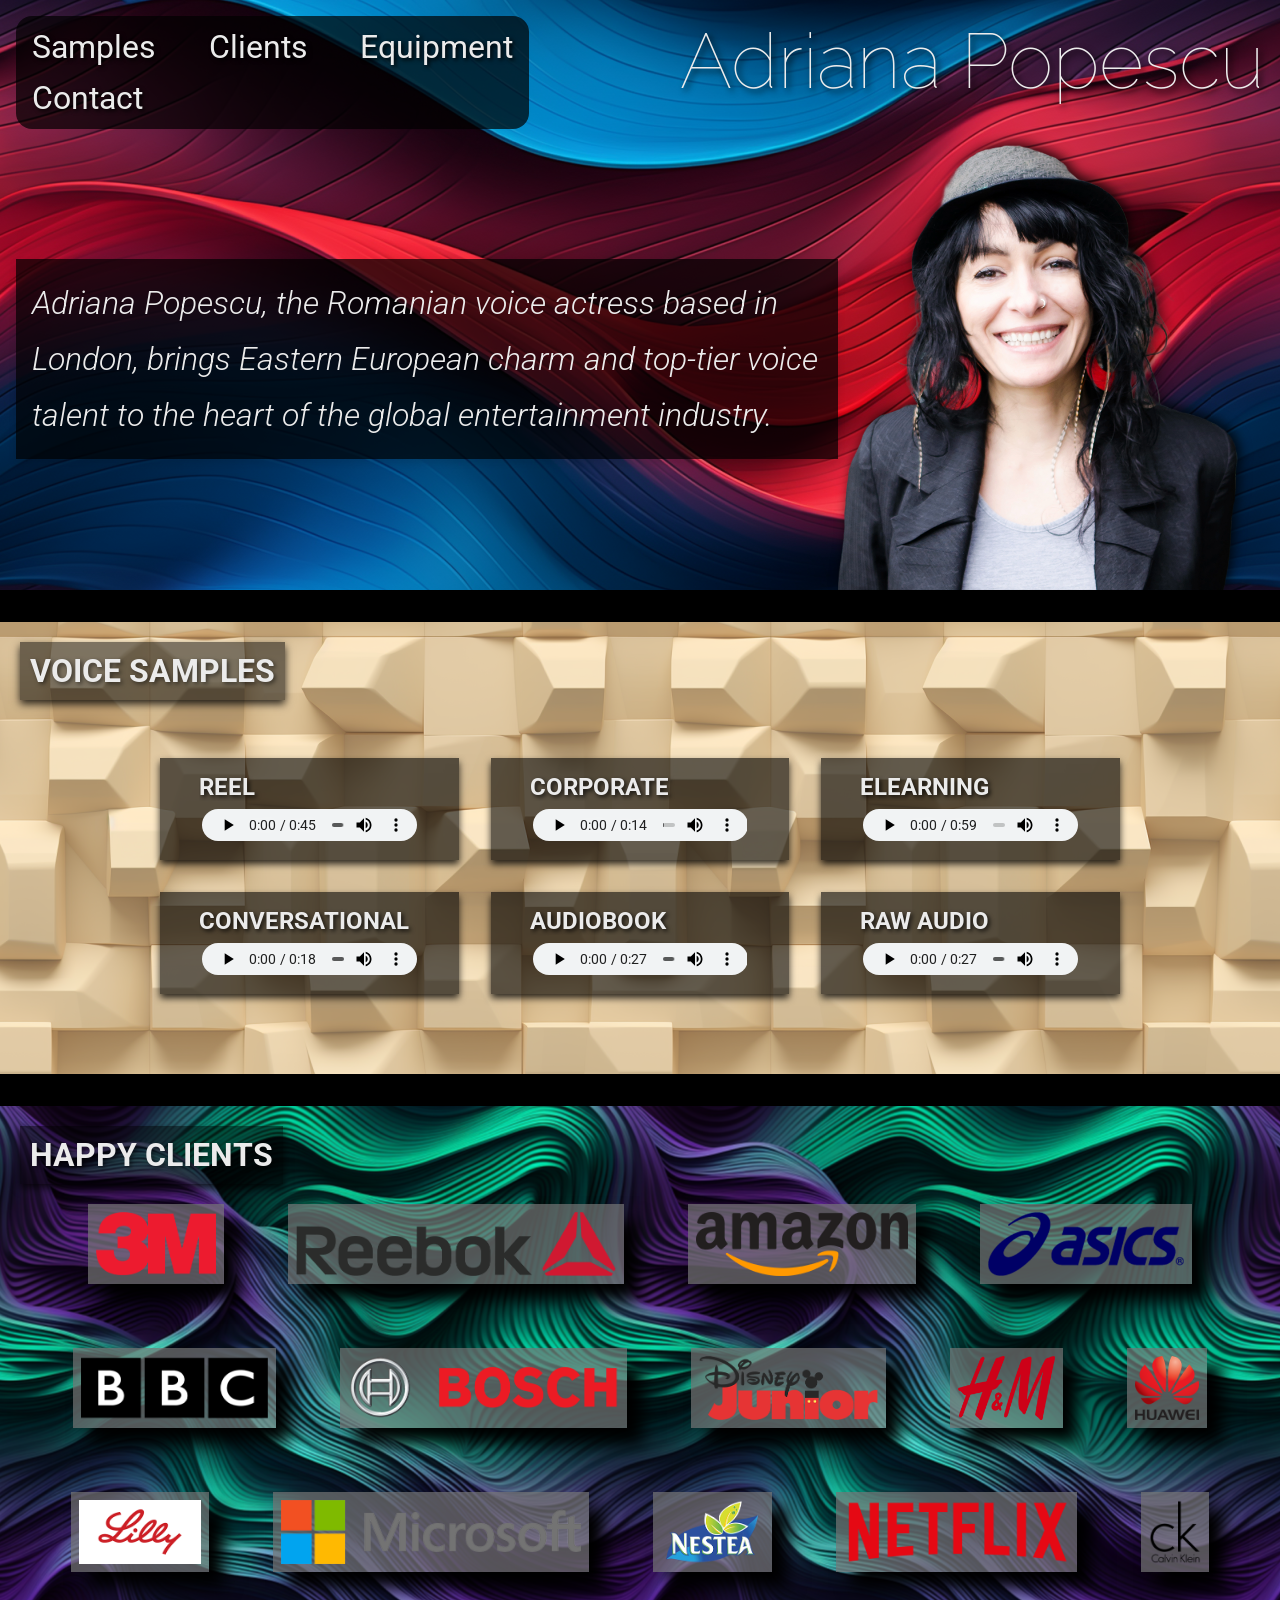
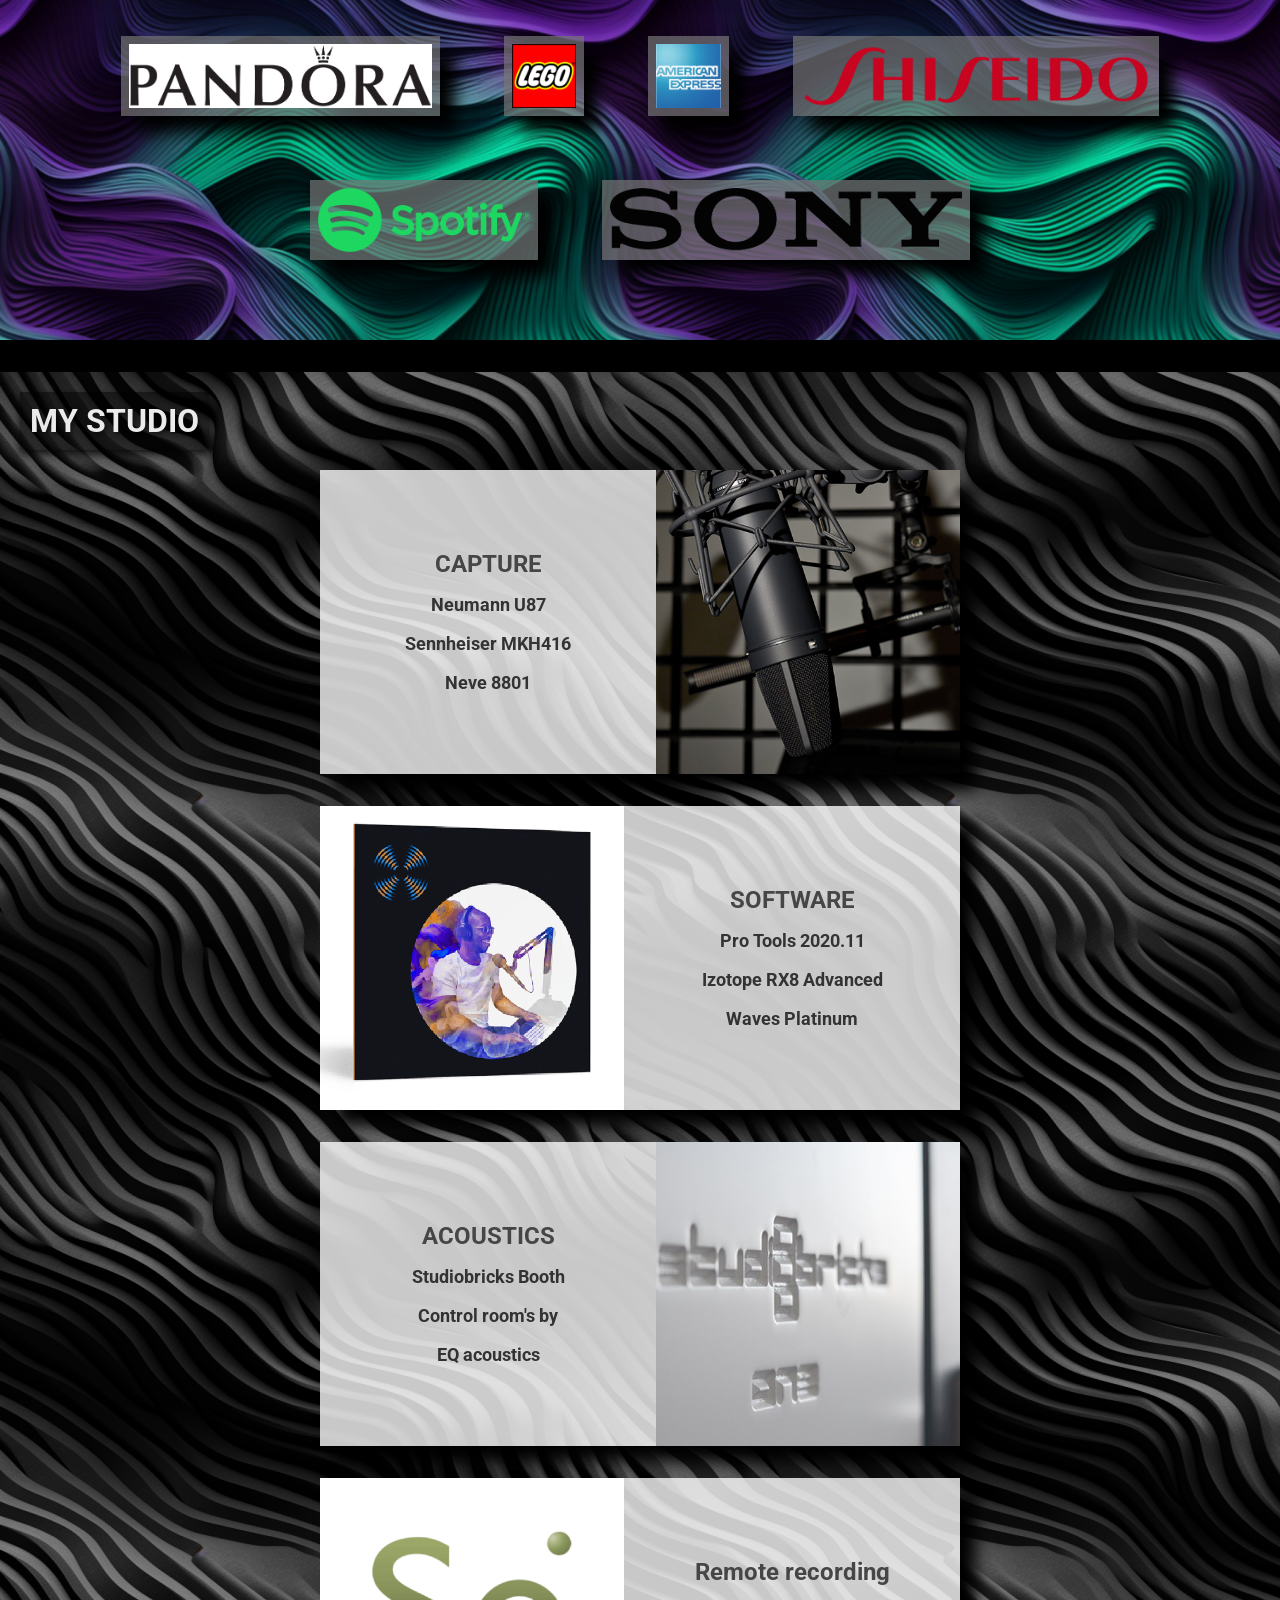
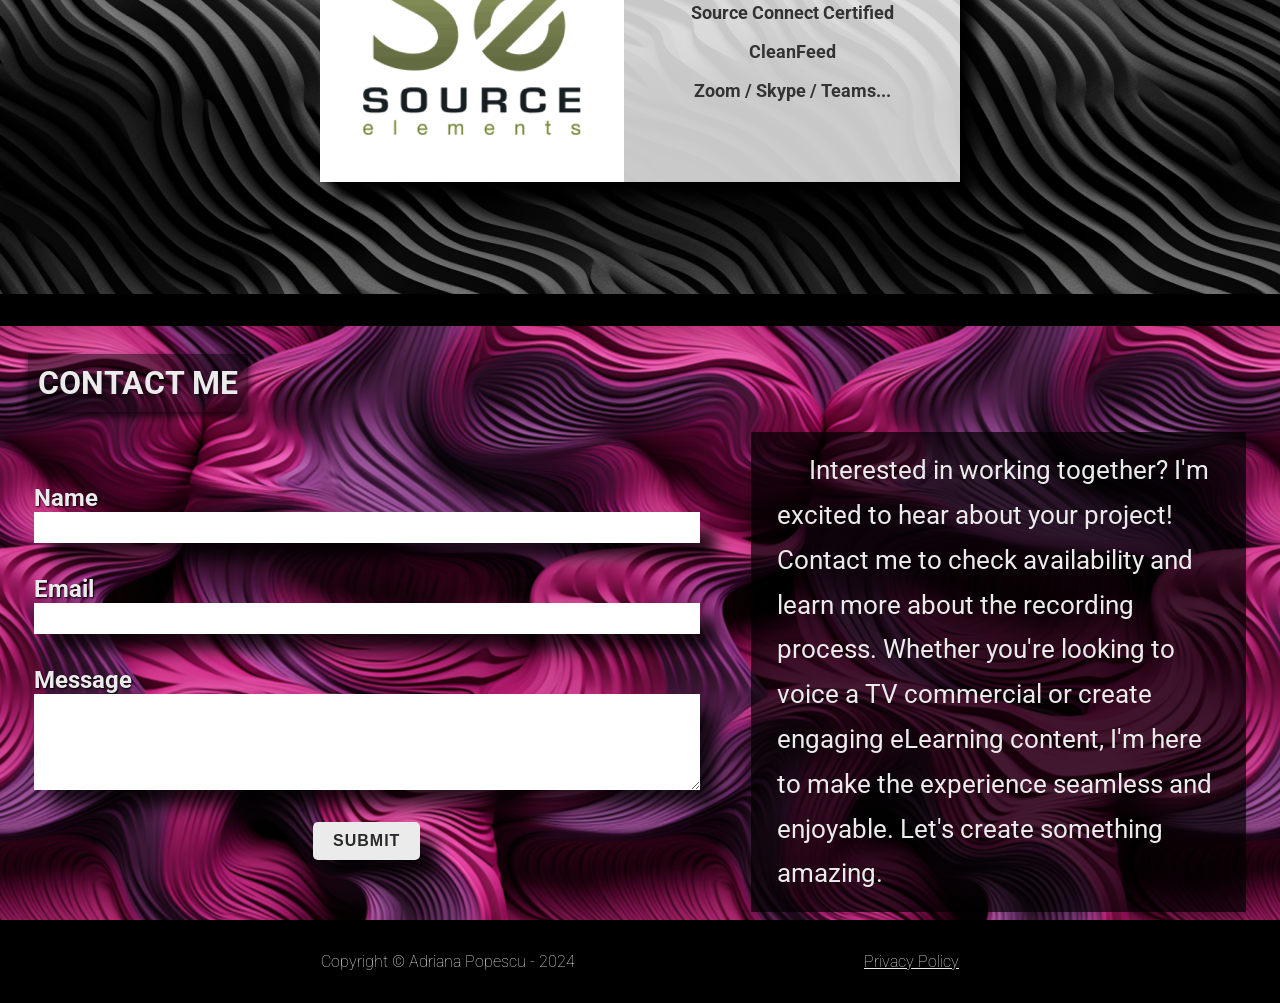
==== index.html @ 7357bd75 "reduce size samples texts" ====
<!DOCTYPE html>
<html lang="en">
	<head>
		<meta charset="utf-8" />
		<meta name="viewport" content="width=device-width, initial-scale=1" />
		<!-- <link rel="icon" href="images/favicon.ico" /> -->

		<link rel="apple-touch-icon" sizes="180x180" href="images/favicon/apple-touch-icon.png" />
		<link rel="icon" type="image/png" sizes="32x32" href="images/favicon/favicon-32x32.png" />
		<link rel="icon" type="image/png" sizes="16x16" href="images/favicon/favicon-16x16.png" />
		<link rel="manifest" href="images/favicon/site.webmanifest" />
		<link rel="mask-icon" href="/safari-pinned-tab.svg" color="#5bbad5" />
		<meta name="msapplication-TileColor" content="#da532c" />
		<meta name="theme-color" content="#ffffff" />

		<title>Adriana Popescu - Romanian Voiceover</title>
		<link rel="stylesheet" href="styles/styles.css" />
		<meta
			name="description"
			content="Adriana Popescu is a professional voice actress providing high-quality voice-over services for corporate, commercial, and creative projects. Listen to voice samples and view a list of happy clients. Contact Adriana for voice-over work that brings your script to life."
		/>

		<link rel="preconnect" href="https://fonts.googleapis.com" />
		<link rel="preconnect" href="https://fonts.gstatic.com" crossorigin />
		<link
			href="https://fonts.googleapis.com/css2?family=Raleway:wght@500&family=Roboto:ital,wght@0,100;0,400;1,100;1,300&display=swap"
			rel="stylesheet"
		/>

		<meta http-equiv="Permissions-Policy" content="interest-cohort=()" />
		<script src="https://www.google.com/recaptcha/api.js?render=6Lfno2YpAAAAALbtYTqkzGW7Ls2n_aB7FqJmsd4Z"></script>
		<script>
			grecaptcha.ready(function () {
				grecaptcha.execute('6Lfno2YpAAAAALbtYTqkzGW7Ls2n_aB7FqJmsd4Z', { action: 'submit' }).then(function (token) {
					console.info('got token: ' + token)
					document.getElementById('g-recaptcha-response').value = token
				})
			})
		</script>
	</head>

	<body>
		<header>
			<nav>
				<div class="nav-links">
					<!-- Navigation Links -->
					<a href="#samples">Samples</a>
					<a href="#clients">Clients</a>
					<a href="#studio">Equipment</a>
					<a href="#contact">Contact</a>
				</div>
				<div class="logo">
					<h1><a href="#">Adriana Popescu</a></h1>
				</div>
			</nav>
			<div class="branding">
				<article class="intro">
					Adriana Popescu, the Romanian voice actress based in London, brings Eastern European charm and top-tier voice
					talent to the heart of the global entertainment industry.
				</article>

				<img src="./images/backgrounds/soloAdrianaSmaller.png" alt="Adriana Popescu" class="face-image" />
			</div>
		</header>

		<!-- Voice Samples Section -->
		<section id="samples">
			<h2>VOICE SAMPLES</h2>
			<!-- Replace these with your actual audio files -->
			<div class="samplesBox">
				<div class="sample">
					<h3>REEL</h3>
					<audio controls>
						<source src="./audios/Reel.mp3" type="audio/mpeg" />
						Your browser does not support the audio element.
					</audio>
				</div>
				<div class="sample">
					<h3>CORPORATE</h3>
					<audio controls>
						<source src="./audios/Corporate.mp3" type="audio/mpeg" />
						Your browser does not support the audio element.
					</audio>
				</div>
				<div class="sample">
					<h3>ELEARNING</h3>
					<audio controls>
						<source src="./audios/Elearning.mp3" type="audio/mpeg" />
						Your browser does not support the audio element.
					</audio>
				</div>
				<div class="sample">
					<h3>CONVERSATIONAL</h3>
					<audio controls>
						<source src="./audios/Conversational.mp3" type="audio/mpeg" />
						Your browser does not support the audio element.
					</audio>
				</div>
				<div class="sample">
					<h3>AUDIOBOOK</h3>
					<audio controls>
						<source src="./audios/Audiobook.mp3" type="audio/mpeg" />
						Your browser does not support the audio element.
					</audio>
				</div>
				<div class="sample">
					<h3>RAW AUDIO</h3>
					<audio controls>
						<source src="./audios/Raw.mp3" type="audio/mpeg" />
						Your browser does not support the audio element.
					</audio>
				</div>
			</div>
		</section>

		<!-- Happy Clients Section -->
		<section id="clients">
			<h2>HAPPY CLIENTS</h2>
			<div class="client-logos">
				<img class="client-image delay1" src="./images/clients/3M.png" alt="3M" />
				<img class="client-image delay1" src="./images/clients/Reebok.png" alt="Reebok" />
				<img class="client-image delay2" src="./images/clients/Amazon.png" alt="Amazon" />
				<img class="client-image delay4" src="./images/clients/ASICS.png" alt="ASICS" />
				<img class="client-image delay1" src="./images/clients/BBC.png" alt="BBC" />
				<img class="client-image delay2" src="./images/clients/Bosch.png" alt="Bosch" />
				<img class="client-image delay4" src="./images/clients/Disney-Junior.png" alt="Disney Junior" />
				<img class="client-image delay1" src="./images/clients/HM.png" alt="H&M" />
				<img class="client-image delay2" src="./images/clients/Huawei.png" alt="Huawei" />
				<img class="client-image delay4" src="./images/clients/Lilly.png" alt="Lilly" />
				<img class="client-image delay1" src="./images/clients/microsoft.png" alt="Microsoft" />
				<img class="client-image delay2" src="./images/clients/Nestea.png" alt="Nestea" />
				<img class="client-image delay3" src="./images/clients/Netflix.png" alt="Netflix" />
				<img class="client-image delay3" src="./images/clients/Calvin.png" alt="Calvin Klein" />
				<img class="client-image delay4" src="./images/clients/Pandora.jpg" alt="Pandora" />
				<img class="client-image delay3" src="./images/clients/LEGO.png" alt="LEGO" />
				<img class="client-image delay3" src="./images/clients/Amex.png" alt="American Express" />
				<img class="client-image delay2" src="./images/clients/Shiseido.png" alt="Shiseido" />
				<img class="client-image delay3" src="./images/clients/Spotify.png" alt="Spotify" />
				<img class="client-image delay4" src="./images/clients/Sony.png" alt="Sony" />
			</div>
		</section>

		<!-- Equipment Section -->
		<section id="studio">
			<h2>MY STUDIO</h2>
			<div class="studio-table">
				<div class="studio-row">
					<div class="studio-cell textItem">
						<h3>CAPTURE</h3>
						<p>Neumann U87</p>
						<p>Sennheiser MKH416</p>
						<p>Neve 8801</p>
					</div>
					<div class="studio-cell imageItem">
						<img src="./images/studio/Micros.jpg" alt="Capture Equipment" />
					</div>
				</div>
				<div class="studio-row">
					<div class="studio-cell imageItem">
						<img src="./images/studio/izotope.png" alt="Software" />
					</div>
					<div class="studio-cell textItem">
						<h3>SOFTWARE</h3>
						<p>Pro Tools 2020.11</p>
						<p>Izotope RX8 Advanced</p>
						<p>Waves Platinum</p>
					</div>
				</div>
				<div class="studio-row">
					<div class="studio-cell textItem">
						<h3>ACOUSTICS</h3>
						<p>Studiobricks Booth</p>
						<p>Control room's by</p>
						<p>EQ acoustics</p>
					</div>
					<div class="studio-cell imageItem">
						<img src="./images/studio/Booth.jpg" alt="Acoustic treatment" />
					</div>
				</div>
				<div class="studio-row">
					<div class="studio-cell imageItem">
						<img src="./images/studio/Source-Connect.png" alt="Remote recording" />
					</div>
					<div class="studio-cell textItem">
						<h3>Remote recording</h3>
						<p>Source Connect Certified</p>
						<p>CleanFeed</p>
						<p>Zoom / Skype / Teams...</p>
					</div>
				</div>
			</div>
		</section>

		<!-- Contact Section -->
		<section id="contact">
			<h2>CONTACT ME</h2>
			<div class="formAndText">
				<form class="form-table" action="https://formspree.io/f/xeqyakbn" method="POST">
					<!--Neccesary for reCaptcha-->
					<input type="hidden" id="g-recaptcha-response" name="g-recaptcha-response" />
					<div class="form-line">
						<label for="name">Name</label>
						<input type="text" id="name" name="name" autocomplete="name" required />
					</div>
					<div class="form-line">
						<label for="email">Email</label>
						<input type="email" id="email" name="email" autocomplete="email" required />
					</div>
					<div class="form-line">
						<label for="message">Message</label>
						<textarea id="message" name="message" required></textarea>
					</div>
					<button type="submit">Submit</button>
				</form>
				<div class="formText">
					Interested in working together? I'm excited to hear about your project! Contact me to check availability and
					learn more about the recording process. Whether you're looking to voice a TV commercial or create engaging
					eLearning content, I'm here to make the experience seamless and enjoyable. Let's create something amazing.
				</div>
			</div>
		</section>

		<footer>
			<p style="text-align: center">Copyright &copy; Adriana Popescu - 2024</p>
			<a href="./privacy.html">Privacy Policy</a>
		</footer>
	</body>
</html>
---- styles/styles.css ----
:root {
	--text-color: #ebebeb; /* Define a text color variable */
	--red: #a71414;
}

html {
	font-family: 'Roboto', sans-serif;
	scroll-behavior: smooth;
}

h1 {
	text-align: right;
	font-size: large;
	margin: 0rem;
	font-family: 'Raleway', sans-serif;
}

h2 {
	font-size: xx-large;
	font-weight: bolder;
	text-align: left;
	color: var(--text-color);
	text-shadow: 2px 2px 4px rgba(0, 0, 0, 0.5);
	padding: 10px;
	display: inline-block;
	box-shadow: 0 4px 8px rgba(0, 0, 0, 0.8); /* Subtle shadow for some depth */
	background: rgba(0, 0, 0, 0.5); /* Semi-transparent black background behind the text */
	margin: 20px;
}

h3 {
	color: var(--text-color);
	font-size: x-large;
	font-weight: bolder;
	text-align: left;
	margin-left: 1em;
	margin-right: 1em;
	margin-bottom: 0.5rem;
	margin-top: 0%;
}

header {
	display: flex; /* Use flexbox to layout children */
	flex-direction: column;
	justify-content: space-between; /* Space out nav and branding */
	background-image: url('../images/backgrounds/background_header.webp');
	padding: 1rem;
	padding-top: 1rem;
	padding-bottom: 0;
	border-bottom: 2rem solid #000000;
}

.branding {
	display: flex;
	justify-content: space-between; /* Align the face image to the right */
	flex-wrap: wrap-reverse;
	width: 100%; /* Take up the remaining space */
}

.face-image {
	flex: 1;
	max-width: 25rem; /* Adjust width as needed */
	min-width: 12.5rem;
	object-fit: cover; /* Preserve aspect ratio without cropping */
	height: auto; /* Maintain aspect ratio */
	padding-right: 2vw;
	filter: drop-shadow(3px -3px 6px rgba(0, 0, 0, 0.8)); /* Example shadow */
}

nav {
	display: flex;
	justify-content: space-between;
	margin: 0;
	gap: 1vw;

}

.nav-links {
	flex: 1;
	display: flex;
	justify-content: space-between;
	align-items: center;
	gap: 1vw;
	flex-wrap: wrap;
	margin-bottom: 1rem;
	background: rgba(0, 0, 0, 0.7);
	width: fit-content;
	padding-top: 0.75rem;
	padding-left: 1rem;
	padding-right: 1rem;
	padding-bottom: 0.75rem;
	border-radius: 1rem;
}

/* Styles for the navigation links */
.nav-links a {
	text-decoration: none; /* Remove underline from links */
	color: var(--text-color); /* Color of the nav links */
	font-weight: 400; /* Make the nav links bold */
	font-size: clamp(1rem, 3vw, 2rem);
	text-shadow: 2px 2px 4px #000000;
	transition: transform 0.3s ease, color 0.3s ease; /* Smooth transition for transform and color */
}

.nav-links a:hover {
	color: var(--red); /* Color when hovering over links */
	transform: scale(1.1); /* Zoom in effect */
}

.intro {
	box-shadow: 0 4px 8px rgba(0, 0, 0, 0.1); /* Subtle shadow for some depth */
	background: rgba(0, 0, 0, 0.7); /* Semi-transparent black background behind the text */
	margin-bottom: 1rem;
	min-width: 10rem;
}

.logo {
	flex: 1.5;
}
/* Styles for the logo */
.logo a {
	/* Adjust the size of the logo text */
	text-decoration: none; /* Remove underline from the logo link */
	color: #ececec; /* Logo text color */
	font-size: clamp(2rem, 6vw, 5rem);
	text-shadow: 3px 3px 6px #000000;
	padding: 0;
}

#samples {
	background-image: url('../images/backgrounds/background_samples.webp');
	background-repeat: repeat;
}

.samplesBox {
	display: grid;
	grid-template-columns: repeat(auto-fit,minmax(15rem, 1fr)); /* Creates as many columns as can fit, each at least 200px wide */
	justify-items: center; /* Center items horizontally */
	align-items: center; /* Center items vertically */
	gap: 2rem;
	max-width: 60rem;
	margin: 0 auto;
	padding-left: clamp(0.2rem, 6vw, 5rem);
	padding-right: clamp(0.2rem, 6vw, 5rem);
	padding-top: 3vw;

}

.sample {
	padding: 15px;
	box-shadow: 0 4px 7px rgba(0, 0, 0, 0.8); /* Subtle shadow for some depth */
	background: rgba(0, 0, 0, 0.6); /* Semi-transparent black background behind the text */
	text-shadow: 2px 2px 4px rgba(0, 0, 0, 0.8);
	text-align: center;
	max-width: 30rem; /* Set a max-width for the sample container */
	width: 100%;
	box-sizing: border-box; /* Include padding in the width calculation */
}

.sample h3 {
    white-space: nowrap; /* Prevents the text from wrapping to a new line */
    overflow: hidden; /* Hides the overflow text */
    text-overflow: ellipsis; /* Adds an ellipsis to indicate clipped text */
    max-width: 100%; /* Ensures the heading does not exceed the container width */
}

audio {
	width: 80%; /* Ensure audio controls take up the full width of their container */
	outline: none; /* Remove outline on focus for a cleaner look */
	height: 2rem;
}

#clients {
	background-image: url('../images/backgrounds/background_happyClients.webp');
	background-position: center;
	animation: slideBackground 70s linear infinite; /* Adjust time as needed */
}

@keyframes slideBackground {
	from {
		background-position: 0 0;
	}
	to {
		background-position: 87.5% 0;
	}
}

.client-logos {
	padding-left: 5vw;
	padding-right: 5vw;
	display: flex;
	flex-direction: row;
	flex-wrap: wrap;
	gap: clamp(2rem, 5vw, 5rem);
	align-items: center; /* Center children horizontally */
	justify-content: center; /* Center children vertically if there is height to distribute */
	text-align: center; /* Center text within children */
}

.client-image {
	height: clamp(2rem, 5vw, 5rem);
	width: auto;
	background: rgba(117, 117, 117, 0.7);
	box-shadow: 1rem 1rem 1rem rgba(0, 0, 0, 1);
	padding: 0.5rem;
	animation: waveMotion 7s infinite alternate ease-in-out; /* Apply the wave motion animation */
}

.delay1 {
	animation-delay: 10ms;
}
.delay2 {
	animation-delay: 1s;
}
.delay3 {
	animation-delay: 2s;
}
.delay4 {
	animation-delay: 3s;
}

@keyframes waveMotion {
	0%,
	100% {
		transform: translateX(0) scale(1); /* No movement, original scale */
	}
	50% {
		transform: translateX(0.2vw) scale(1.02); /* Move right and zoom in a little */
	}
	25%,
	75% {
		transform: translateX(-0.2vw) scale(0.98); /* Move left and zoom out a little */
	}
}

#studio {
	background-color: #c0c0c0;
	background-image: url('../images/backgrounds/background_studio.webp');
	background-repeat: repeat; /* Make sure the image repeats vertically */
	/* 
	animation: slideBackgroundTopToBottom 70s linear infinite; */
}
/* 
@keyframes slideBackgroundTopToBottom {
	from {
		background-position: 0 0;
	}
	to {
		background-position: 0 97.5%;
	}
} */

.studio-table {
	display: flex;
	flex-direction: column;
	align-items: center;
	flex-wrap: wrap;
	padding: 2rem;
	padding-top: 0;
	gap: 2rem;
	align-items: center; /* Center children horizontally */
	justify-content: center; /* Center children vertically if there is height to distribute */
	text-align: center; /* Center text within children */
}

.studio-row {
	display: flex;
	flex-direction: row;
	align-items: center; /* Center items in the flex container */
	flex-wrap: wrap;
	padding: 0;
	background: rgba(250 250, 250, 0.8); /* Change as needed */
	box-shadow: 1rem 1rem 1rem rgba(0, 0, 0, 1); /* shadow for depth */
	width: clamp(12rem, 60vw, 40rem); /* Responsive image width */
}

.studio-cell h3 {
	text-align: center;
	color: rgb(70, 70, 70);
	margin-top: 1rem;
	margin-bottom: 1rem;
}

.textItem {
	flex: 1;
	display: flex;
	flex-direction: column;
	text-align: center;
	justify-content: space-around;
	padding: 1rem;
}

.imageItem {
	flex: 1;
	height: auto;
}

.studio-cell img {
	width: 100%; /* Responsive image width */
	min-width: 12rem;
	height: auto; /* Maintain aspect ratio */
	display: block; /* This removes any extra space beneath the image */
	margin-bottom: 0; /* Remove any bottom margin from the image */
}

#contact {
	background-image: url('../images/backgrounds/background_contact.webp');
	padding: 0.5rem;
	background-position: center;
	animation: slideBackground 90s linear infinite; /* Adjust time as needed */
}

.formAndText {
	display: flex;
	flex-direction: row;
	margin-left: auto; /* Auto margin on left */
	margin-right: auto; /* Auto margin on right */
	align-items: center; /* Center children horizontally */
	justify-content: center;
	flex-wrap: wrap;
	padding-left: 2vw;
	padding-right: 2vw;
	gap: 4vw;
}

.form-table {
	flex: 1.5;
	display: flex;
	flex-direction: column;
	padding-top: 0;
	align-items: center; /* Center children horizontally */
	justify-content: center; /* Center children vertically if there is height to distribute */
	text-align: center; /* Center text within children */
	gap: 2rem;
	min-width: 15rem;
}

.form-line {
	display: flex;
	flex-wrap: wrap;
	width: 100%;
}

.formText {
	flex: 1;
	box-shadow: 0 4px 8px rgba(0, 0, 0, 0.1); /* Subtle shadow for some depth */
	background: rgba(0, 0, 0, 0.7); /* Semi-transparent black background behind the text */
	min-width: 12rem;
	padding: 1rem;
	text-align: left;
	align-self: center;
	color: var(--text-color);
	font-weight: 400;
	margin-top: 0em;
	padding-left: 2vw;
	padding-right: 2vw;
	font-size: clamp(1rem, 2vw, 2rem);
	line-height: 1.75;
	text-indent: 2rem;
}

label {
	font-weight: bold;
	font-size: x-large;
	color: var(--text-color);
	text-shadow: 1px 1px 2px #000000;
	white-space: nowrap;
	text-overflow: ellipsis;
	display: inline-block; /* Make label inline-block to respect width */
	max-width: 100%;
}

input,
textarea {
	border: none;
	max-width: 100%;
	width: 100%;
	padding: 0.5rem;
	box-shadow: 1rem 1rem 1rem rgba(0, 0, 0, 0.8); /* shadow for depth */
}

textarea {
	height: 6em;
}

button[type='submit'] {
	background-color: var(--text-color);
	color: #2a2a2a; /* Set the text color to a dark shade for contrast */
	border: none; /* Remove the default border */
	padding: 10px 20px; /* Add some padding to increase the size */
	font-size: 1rem; /* Set the font size */
	font-weight: bold; /* Make the text bold */
	border-radius: 5px; /* Round the corners of the button */
	cursor: pointer; /* Change the cursor to a pointer to indicate it's clickable */
	transition: background-color 0.3s ease; /* Smooth transition for the background color */
	box-shadow: 0 2px 4px rgba(0, 0, 0, 0.2); /* Add a subtle shadow for depth */
	text-transform: uppercase; /* Optional: transform text to uppercase */
	letter-spacing: 1px; /* Optional: increase letter spacing for better readability */
	box-shadow: 1rem 1rem 1rem rgba(0, 0, 0, 0.8);
}

button[type='submit']:hover {
	background-color: #a51f62; /* Lighten the background color on hover */
}

section {
	margin-bottom: 0rem;
	padding-bottom: 5rem;
	border-bottom: 2rem solid #000000;
}

p {
	color: #333;
	font-size: large;
	font-weight: bold;
	margin-top: 0em;
	padding: 0rem;
}

article {
	flex: 1;
	padding: 1rem;
	text-align: left;
	align-self: center;
	color: #ebebeb;
	font-weight: 300;
	font-style: italic;
	font-size: clamp(1rem, 3vw, 2rem);
	line-height: 1.75;
}

body {
	margin: 0em;
}

img {
	margin: 0;
}

footer {
	padding: 2rem;
	padding-top: 0;
	justify-content: space-evenly;
	background-color: #000000;
	display: flex;
}
footer p,
a {
	color: var(--text-color);
	margin: 0;
	font-weight: 100;
	font-size: medium;
}

@media all and (pointer: none), (pointer: coarse) {
	.nav-links a {
		font-size: 0.7rem;
	}
	.nav-links {
		flex: 0.1;
		display: flex; 
		gap: 0.8rem;
		flex-wrap: wrap;
		display: none; 
	}
	.logo {
		white-space: nowrap; /* Prevents the text from wrapping */
	}
	.sample h3 {
		font-size: medium;
	}
}
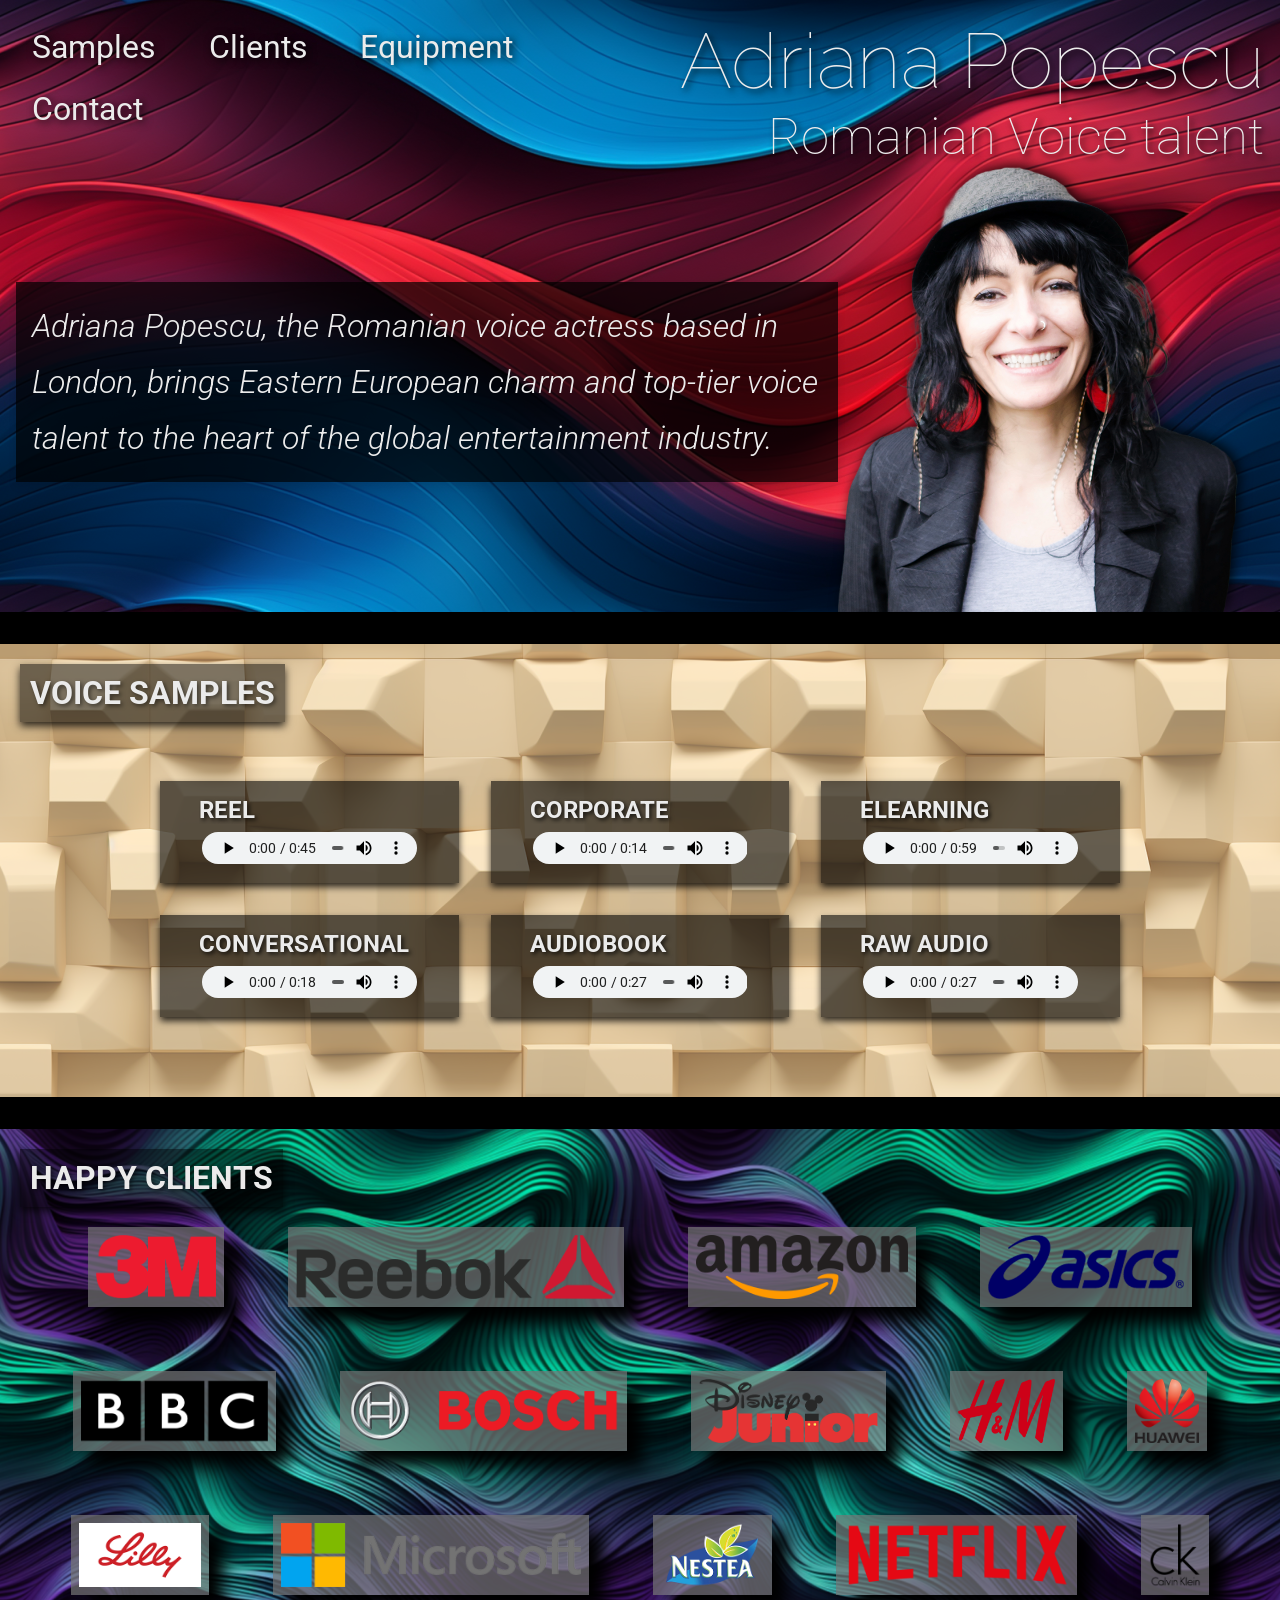
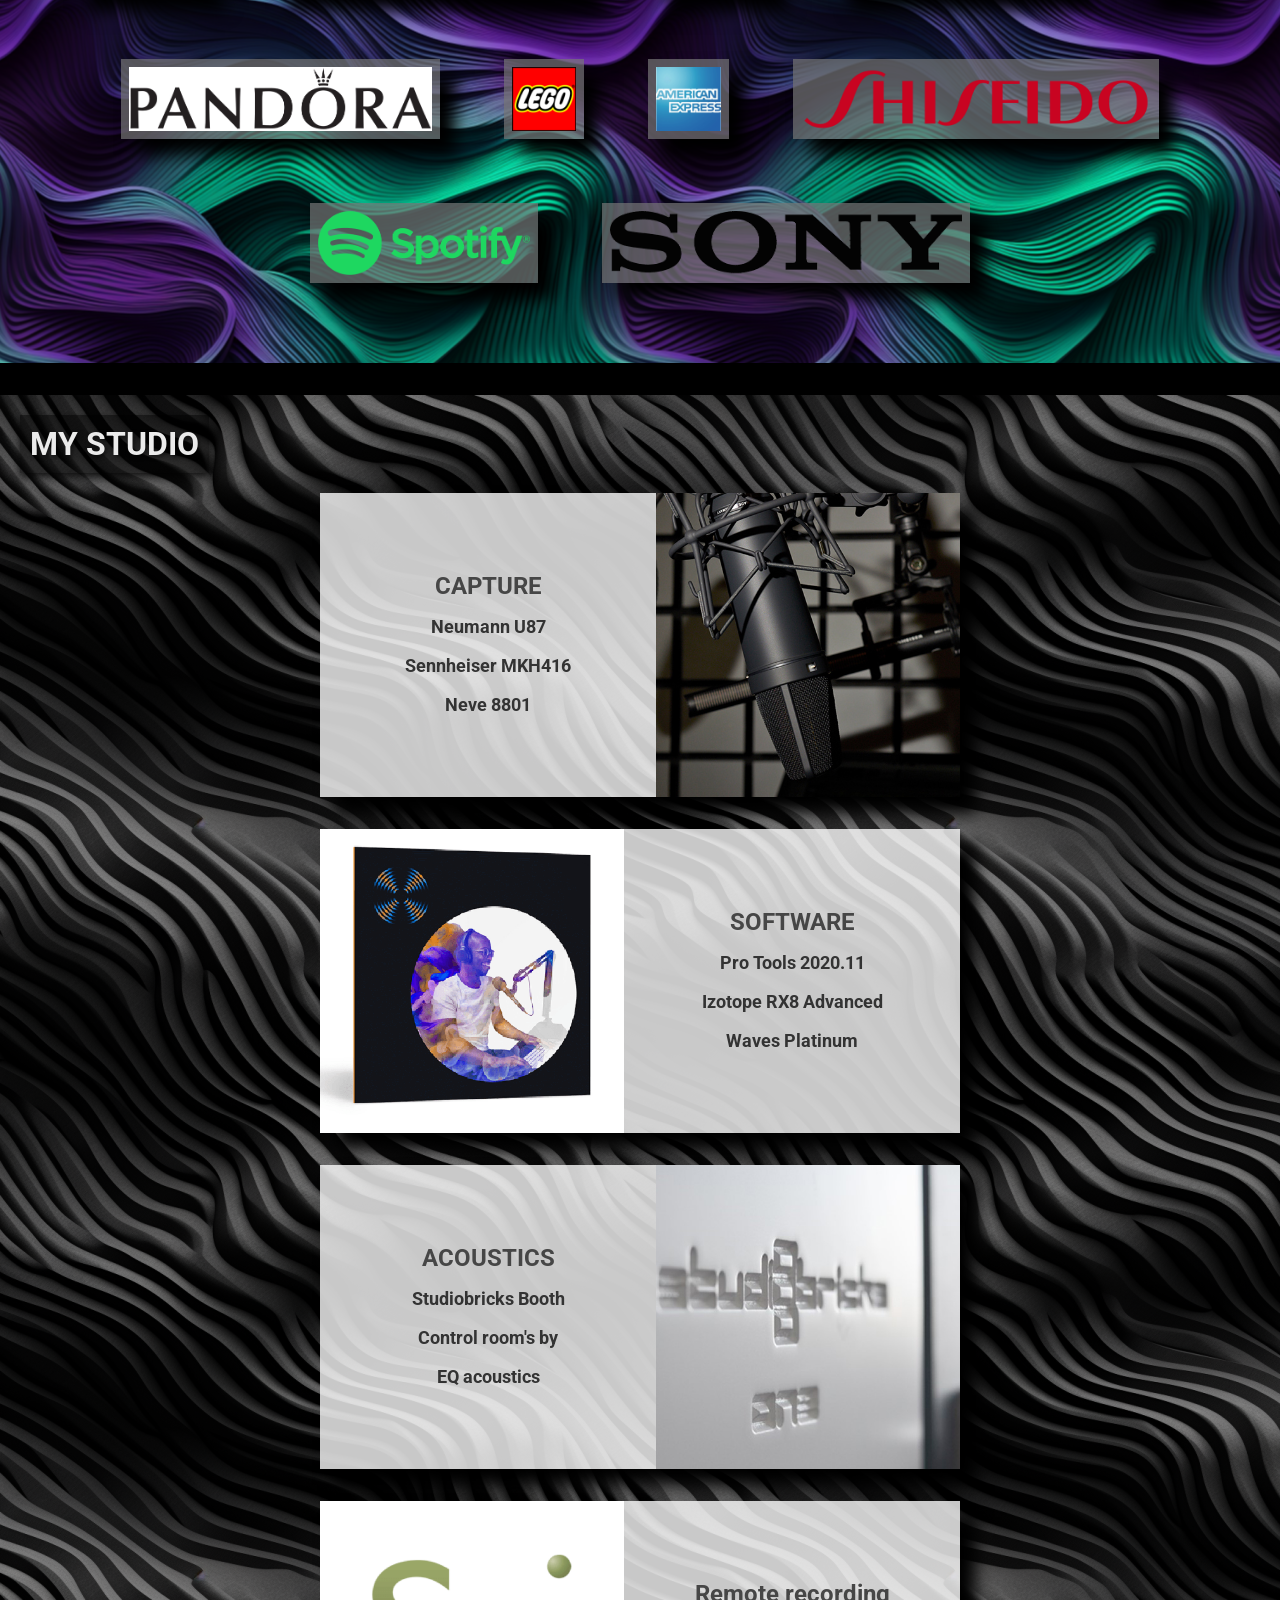
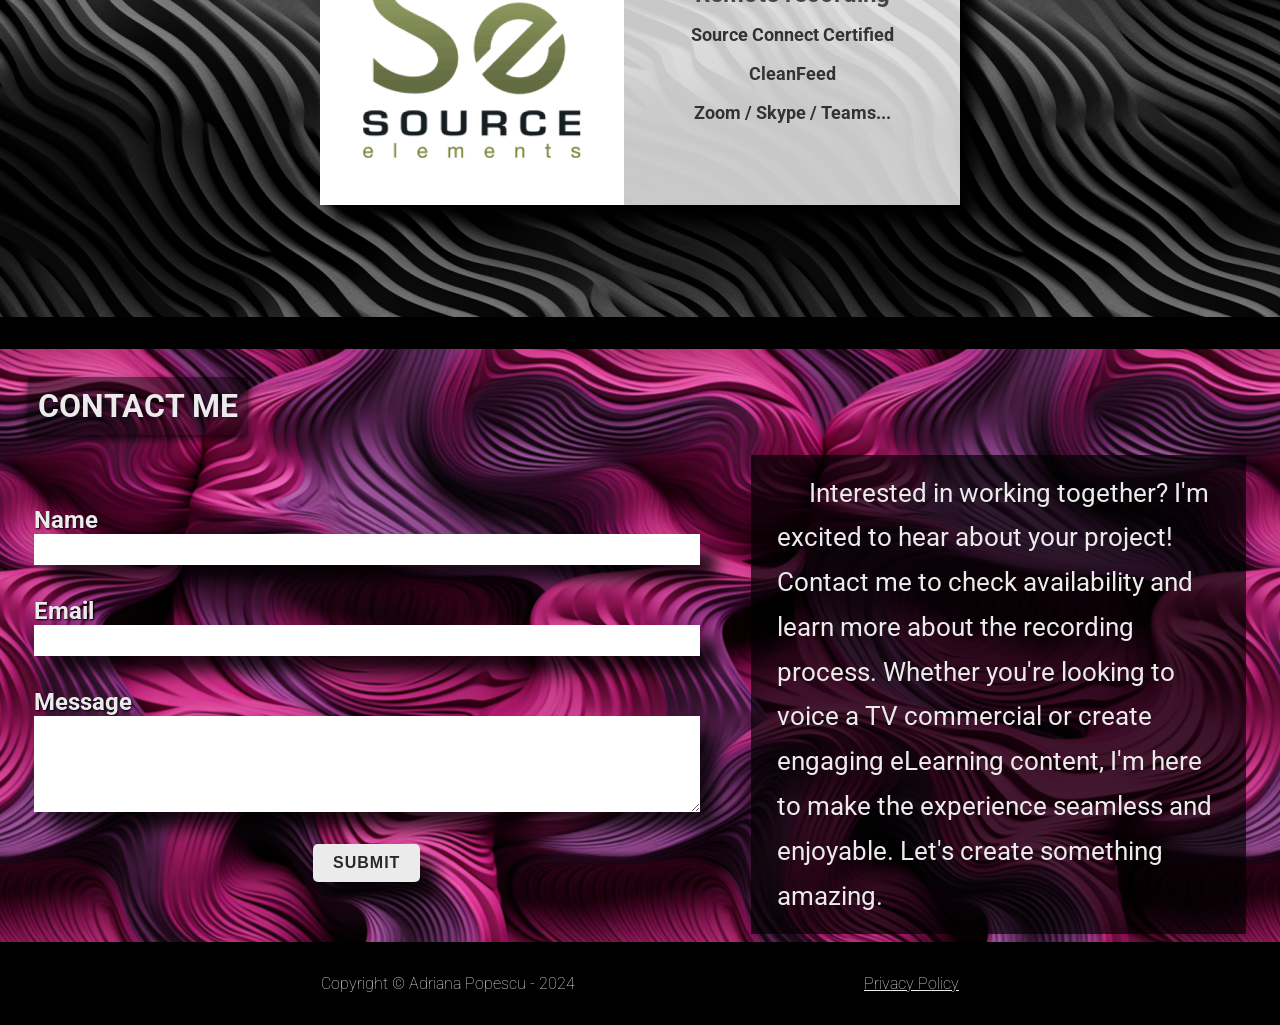
==== commit ba2d5099: "Subtitle" ====
--- a/index.html
+++ b/index.html
@@ -51,6 +51,7 @@
 				</div>
 				<div class="logo">
 					<h1><a href="#">Adriana Popescu</a></h1>
+					<a class="subLogo">Romanian Voice talent</a>
 				</div>
 			</nav>
 			<div class="branding">
--- a/styles/styles.css
+++ b/styles/styles.css
@@ -79,11 +79,10 @@
 	flex: 1;
 	display: flex;
 	justify-content: space-between;
-	align-items: center;
+	/* align-items: center; */
 	gap: 1vw;
 	flex-wrap: wrap;
 	margin-bottom: 1rem;
-	background: rgba(0, 0, 0, 0.7);
 	width: fit-content;
 	padding-top: 0.75rem;
 	padding-left: 1rem;
@@ -98,7 +97,7 @@
 	color: var(--text-color); /* Color of the nav links */
 	font-weight: 400; /* Make the nav links bold */
 	font-size: clamp(1rem, 3vw, 2rem);
-	text-shadow: 2px 2px 4px #000000;
+	text-shadow: 2px 2px 8px #000000;
 	transition: transform 0.3s ease, color 0.3s ease; /* Smooth transition for transform and color */
 }
 
@@ -115,8 +114,12 @@
 }
 
 .logo {
-	flex: 1.5;
-}
+    display: flex; /* Enable Flexbox */
+    flex-direction: column; /* Stack children vertically */
+    align-items: flex-end; /* Align items to the right */
+    flex: 1.5;
+}
+
 /* Styles for the logo */
 .logo a {
 	/* Adjust the size of the logo text */
@@ -125,6 +128,11 @@
 	font-size: clamp(2rem, 6vw, 5rem);
 	text-shadow: 3px 3px 6px #000000;
 	padding: 0;
+}
+
+.logo .subLogo {
+	font-size: clamp(1rem, 4vw, 4rem);
+	text-align: right;
 }
 
 #samples {
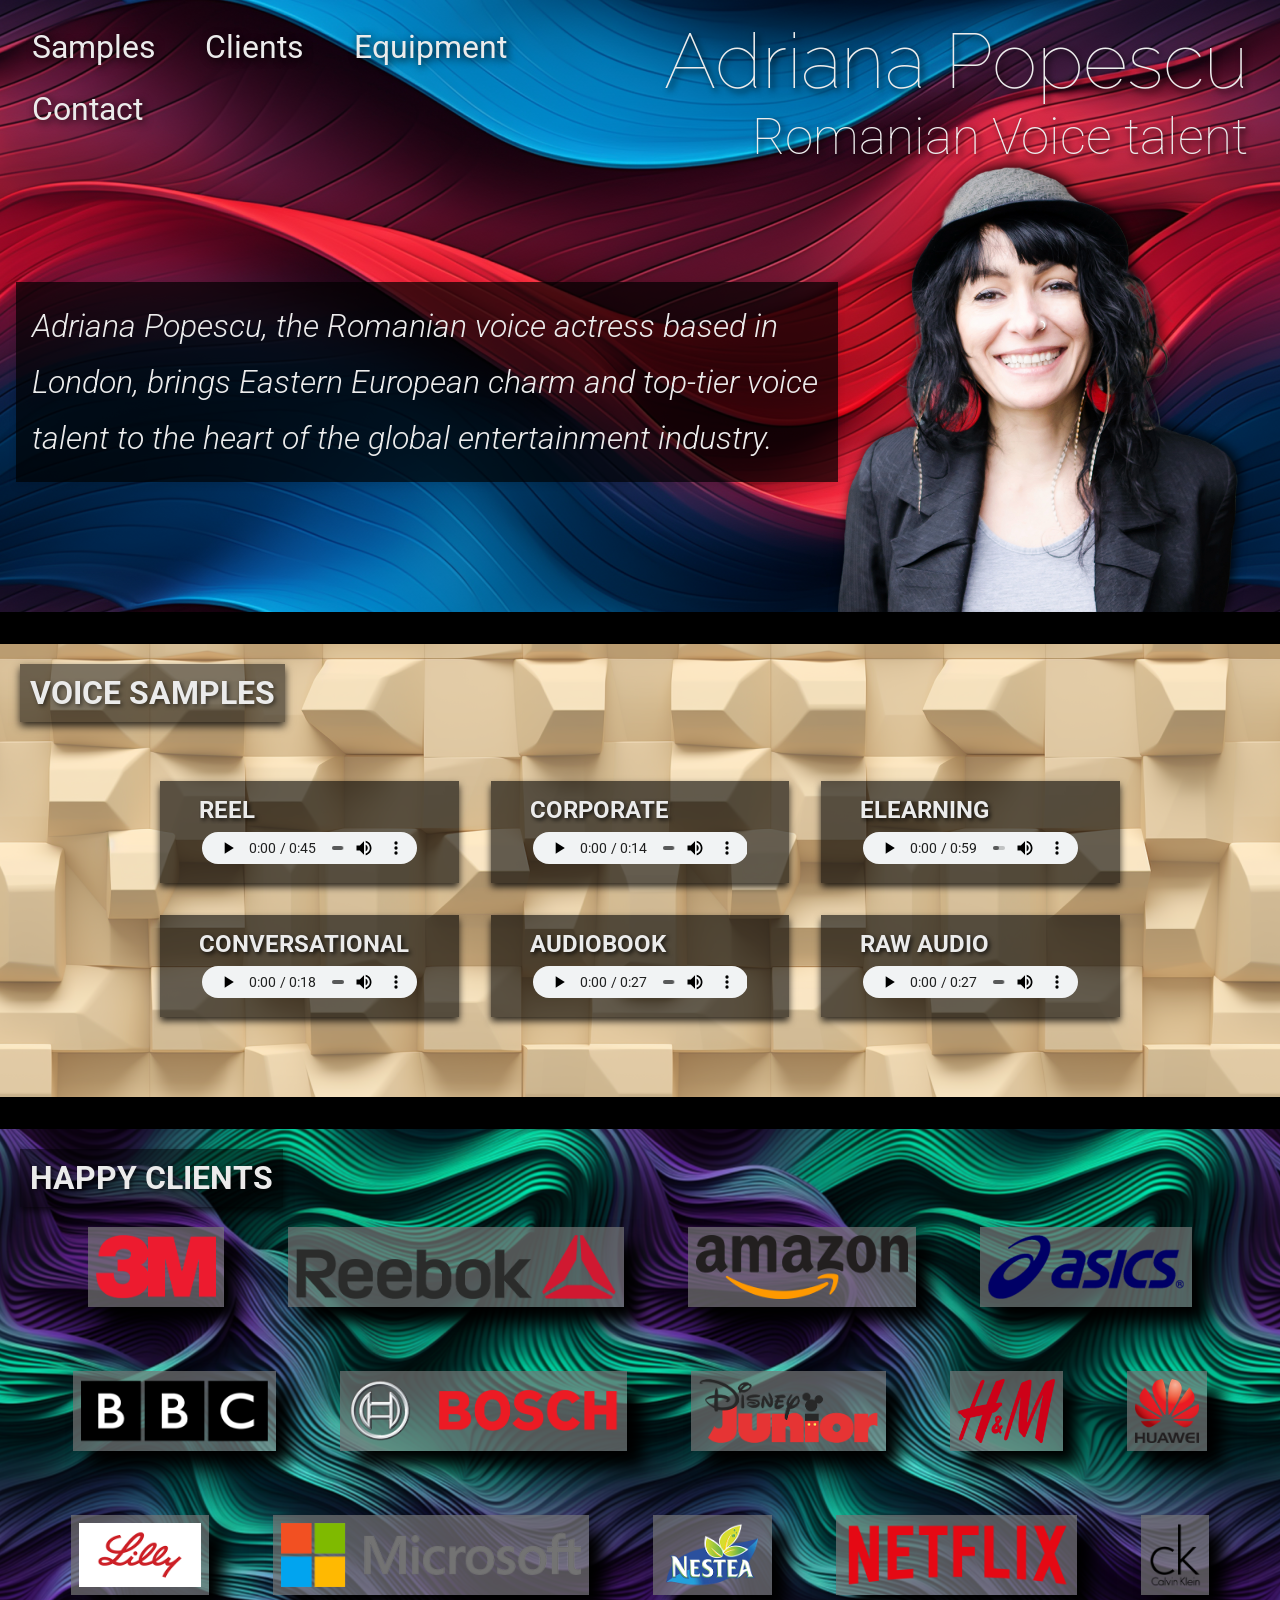
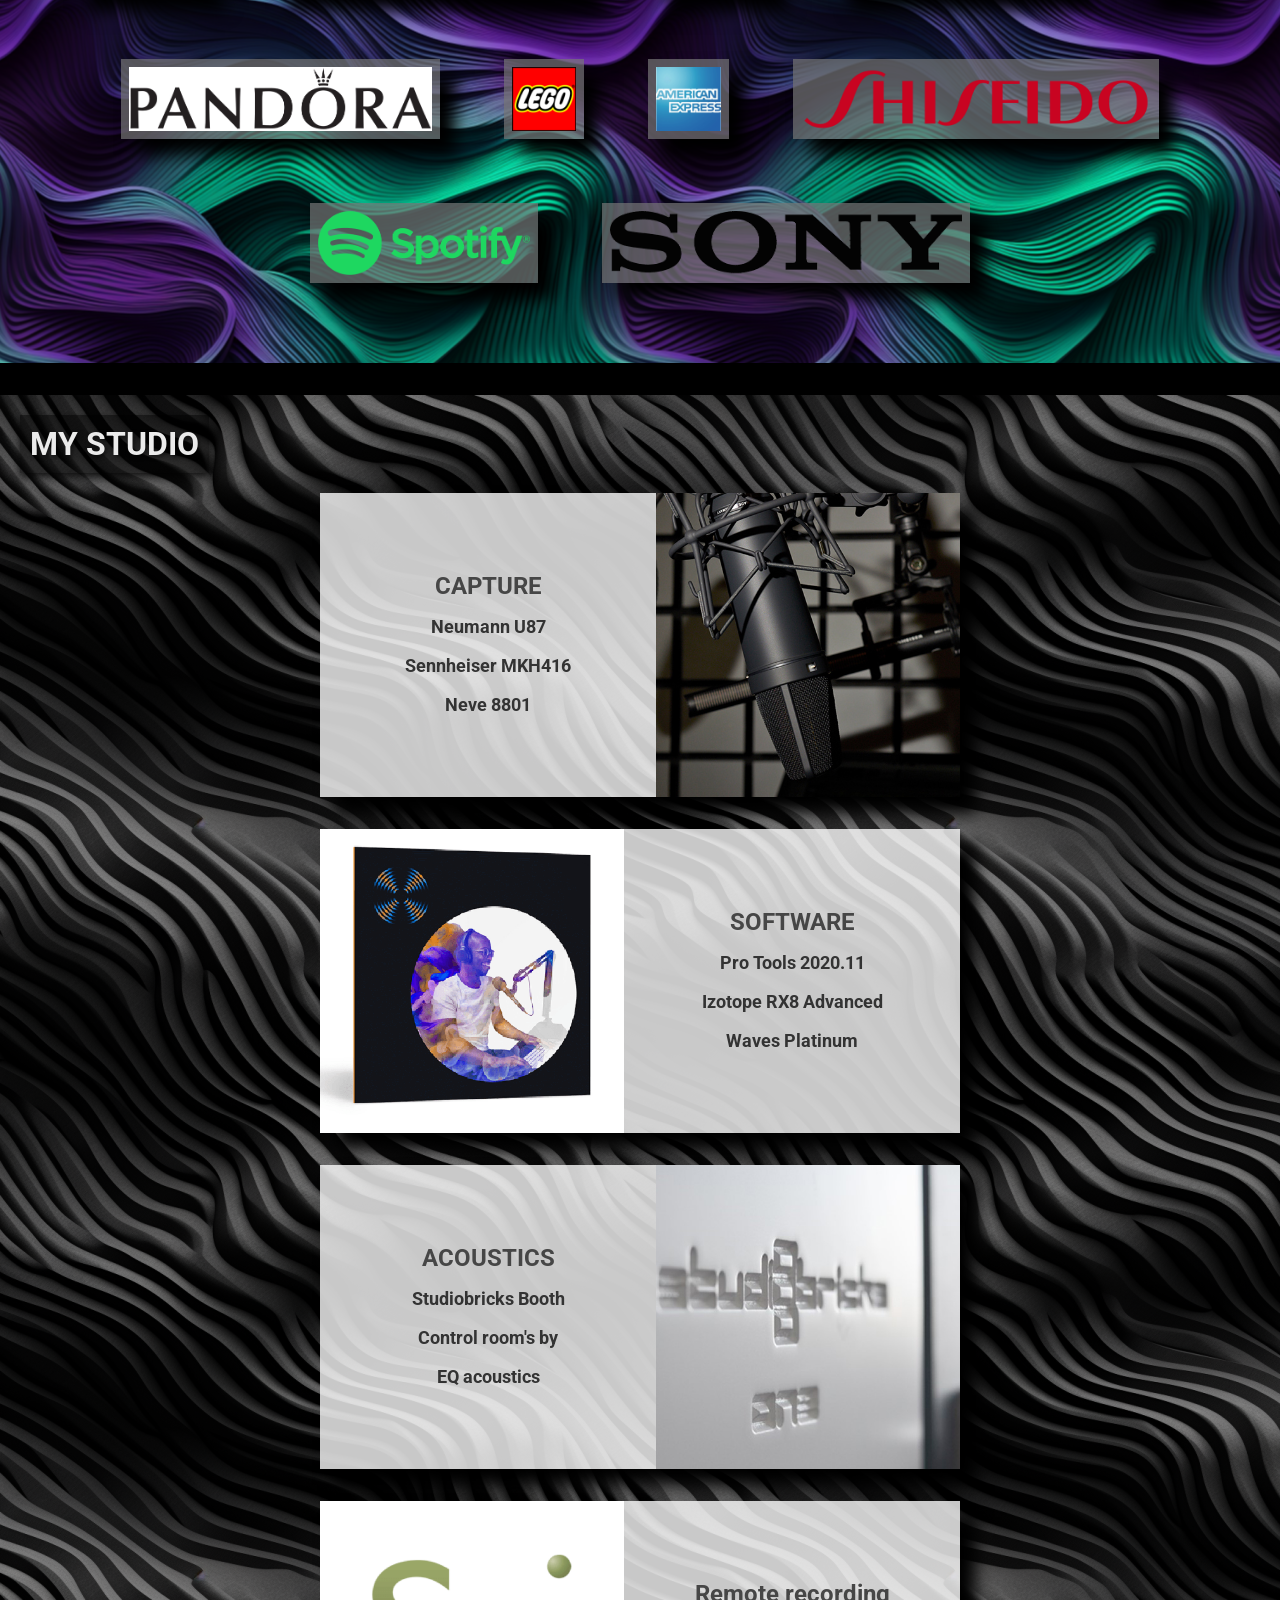
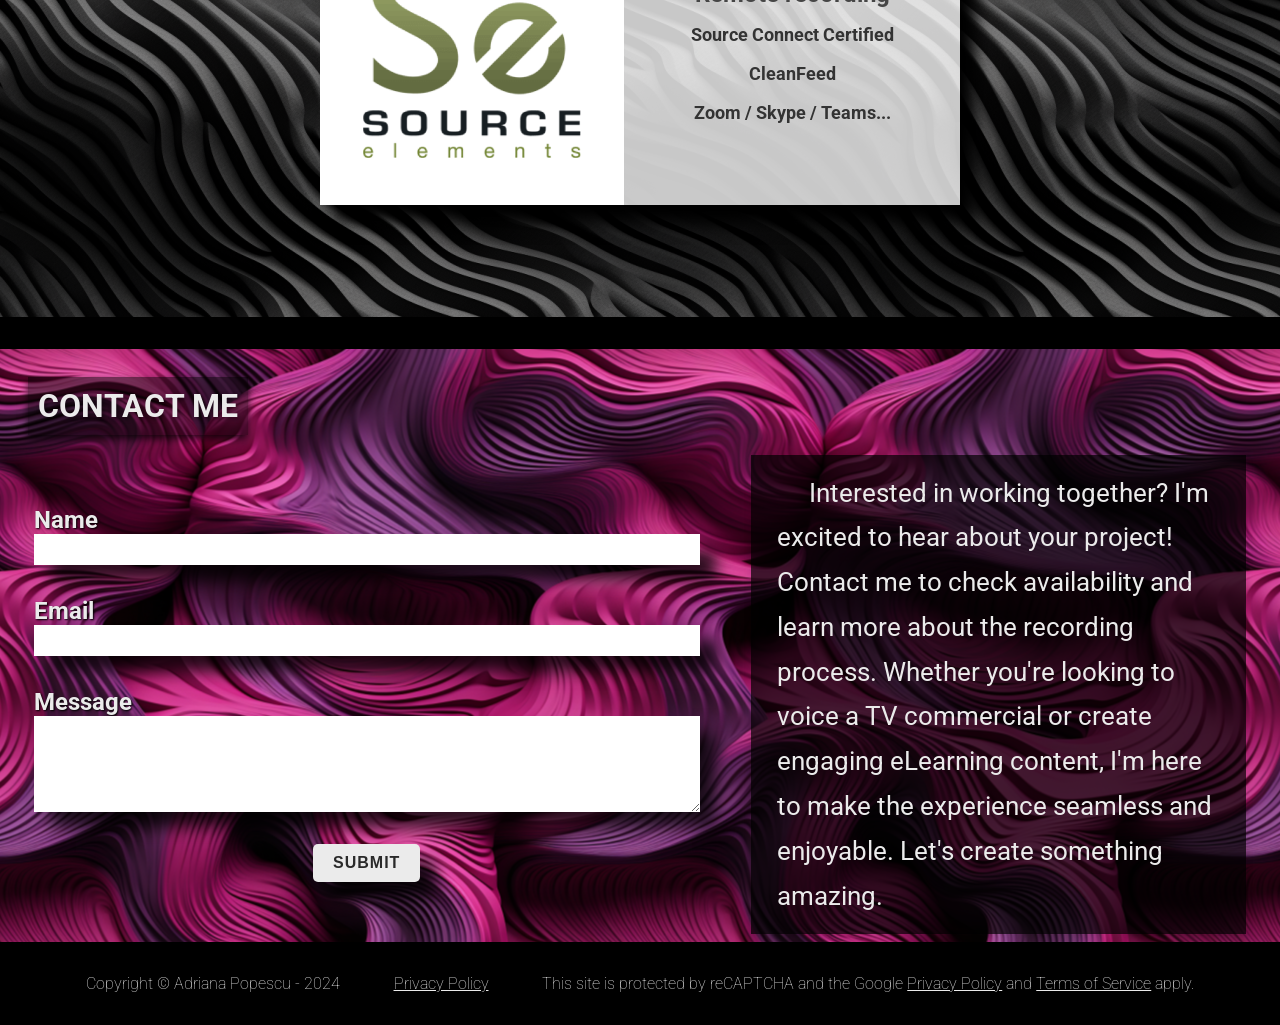
==== commit 95f892e2: "added message footer hide recaptcha" ====
--- a/index.html
+++ b/index.html
@@ -224,6 +224,11 @@
 		<footer>
 			<p style="text-align: center">Copyright &copy; Adriana Popescu - 2024</p>
 			<a href="./privacy.html">Privacy Policy</a>
+			<p>
+				This site is protected by reCAPTCHA and the Google
+				<a href="https://policies.google.com/privacy">Privacy Policy</a> and
+				<a href="https://policies.google.com/terms">Terms of Service</a> apply.
+			</p>
 		</footer>
 	</body>
 </html>
--- a/styles/styles.css
+++ b/styles/styles.css
@@ -118,6 +118,7 @@
     flex-direction: column; /* Stack children vertically */
     align-items: flex-end; /* Align items to the right */
     flex: 1.5;
+	padding-right: 1rem;;
 }
 
 /* Styles for the logo */
@@ -460,6 +461,11 @@
 	font-size: medium;
 }
 
+.grecaptcha-badge { 
+    visibility: hidden; 
+}
+
+
 @media all and (pointer: none), (pointer: coarse) {
 	.nav-links a {
 		font-size: 0.7rem;
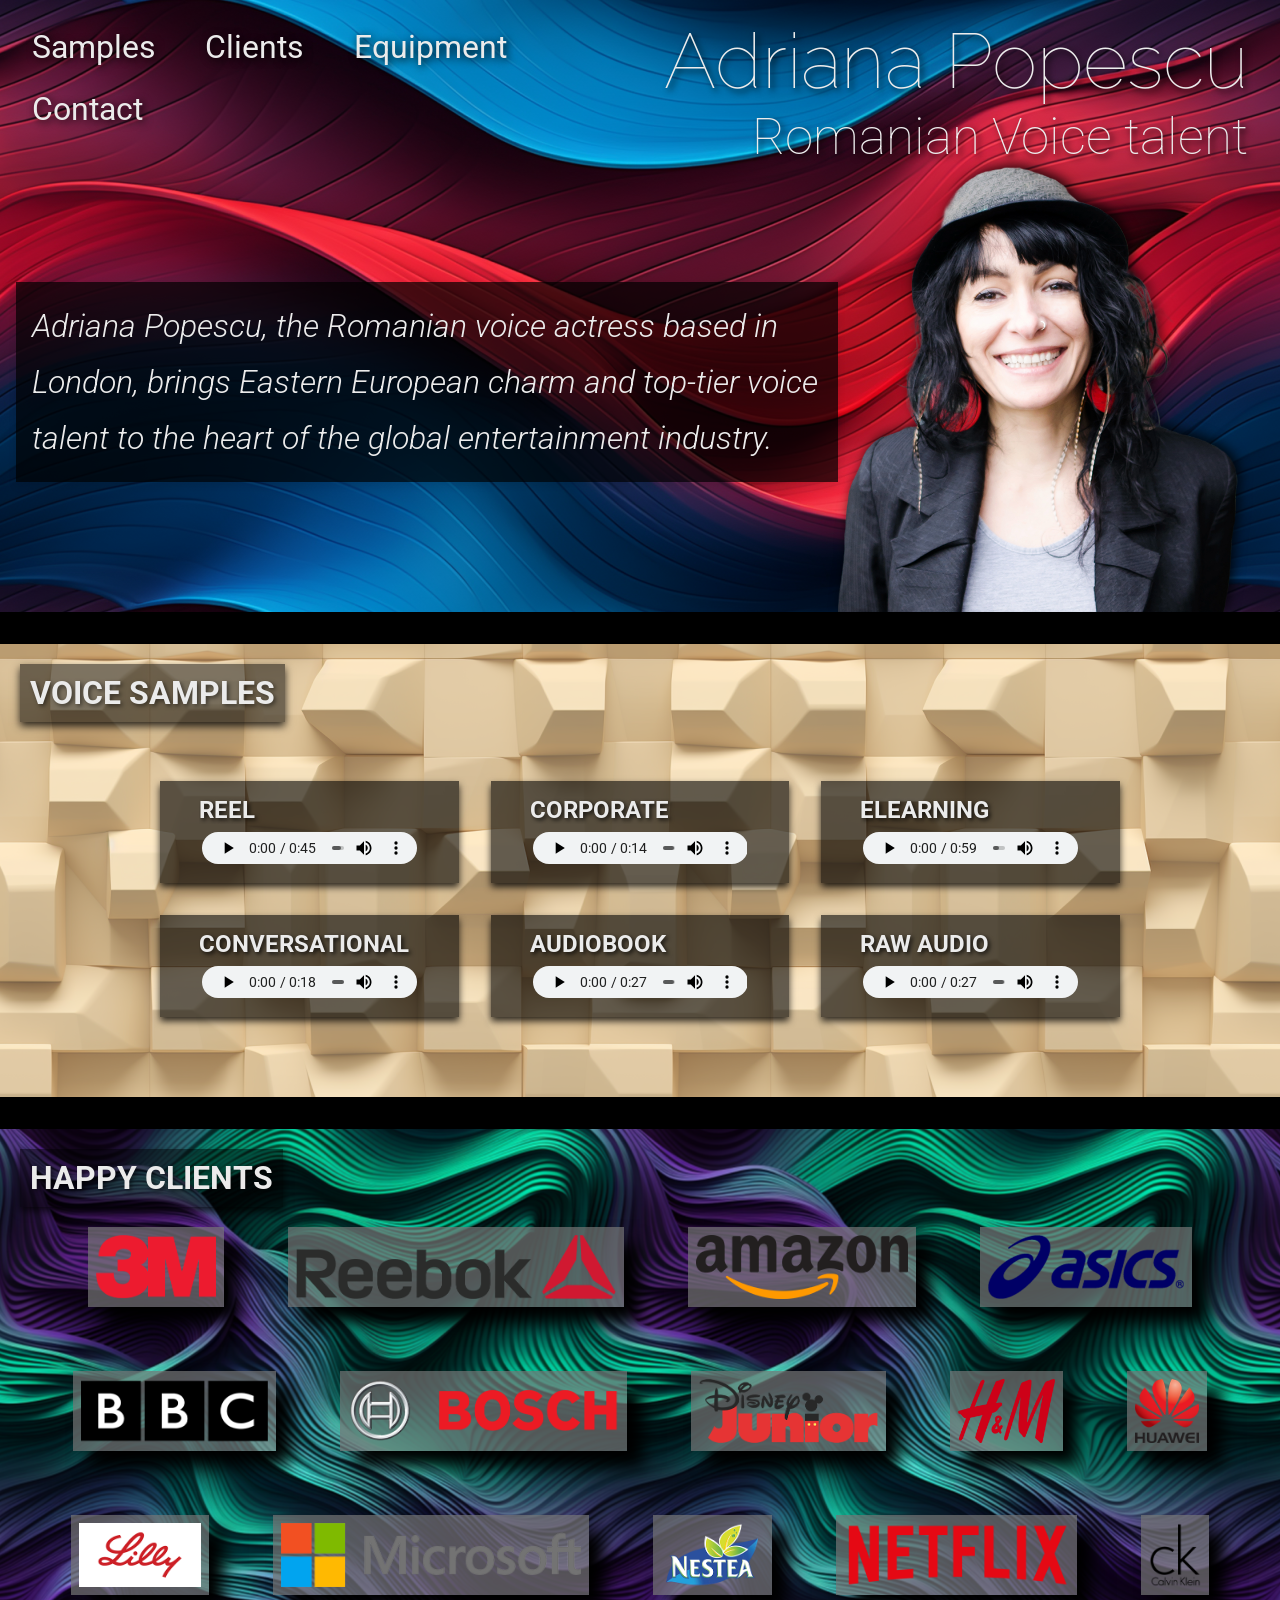
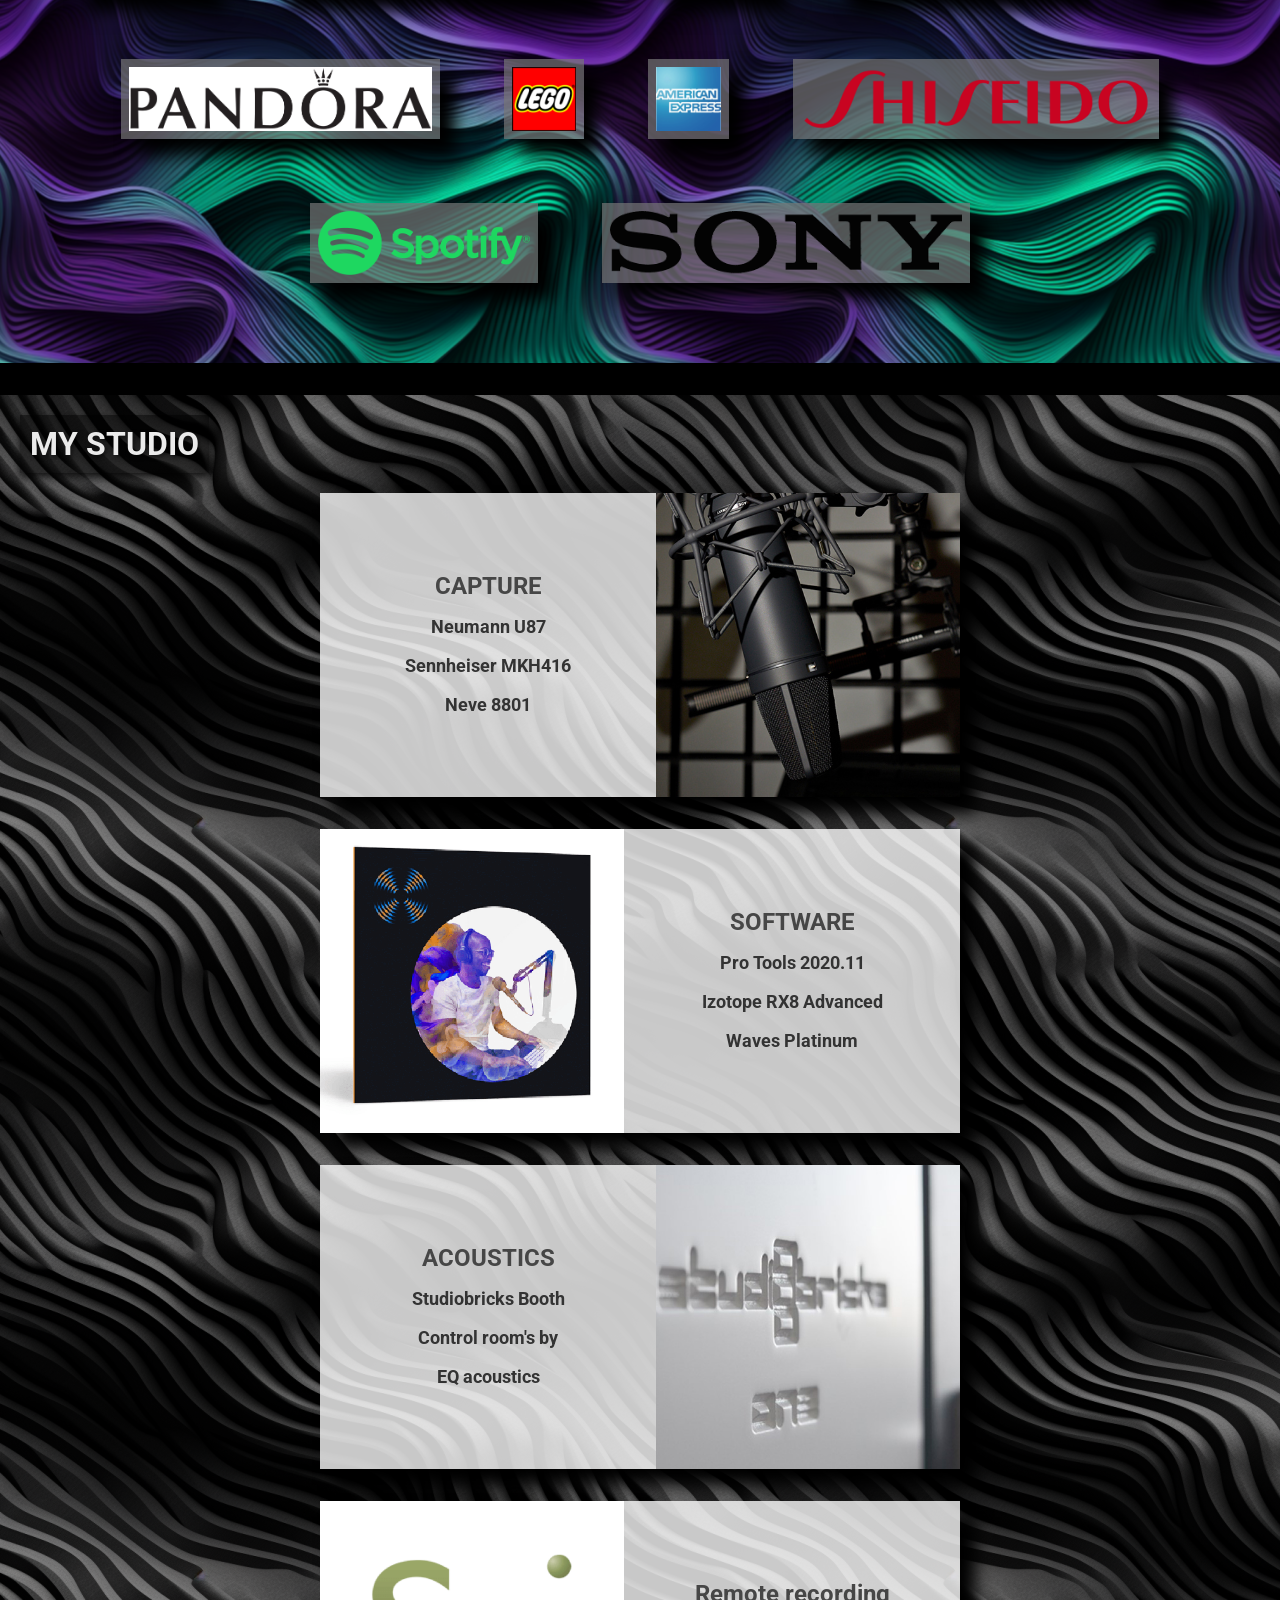
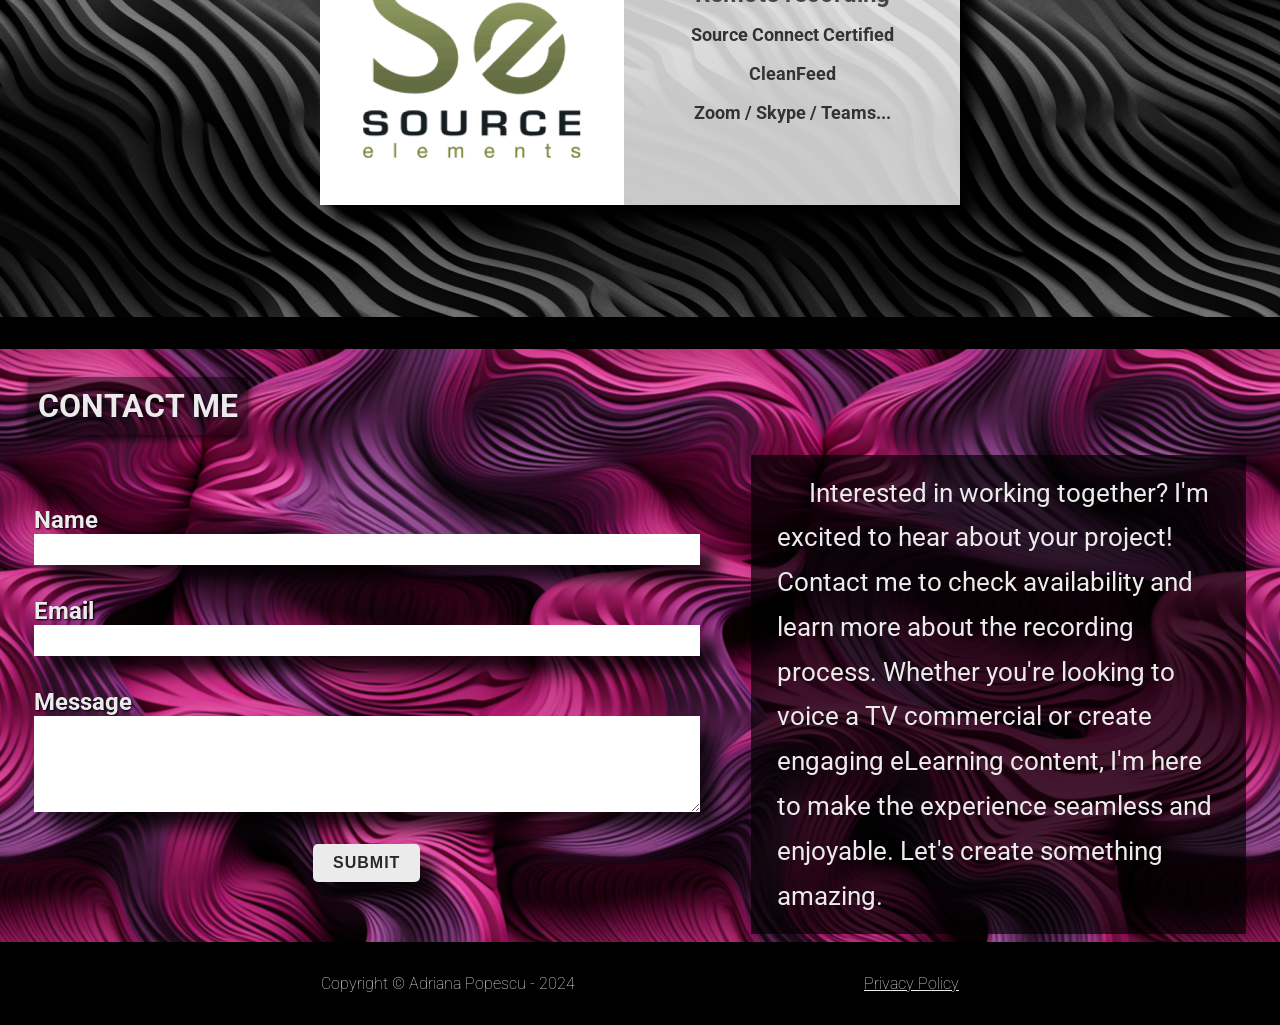
==== commit 9091c21c: "Roled back footer" ====
--- a/index.html
+++ b/index.html
@@ -224,11 +224,6 @@
 		<footer>
 			<p style="text-align: center">Copyright &copy; Adriana Popescu - 2024</p>
 			<a href="./privacy.html">Privacy Policy</a>
-			<p>
-				This site is protected by reCAPTCHA and the Google
-				<a href="https://policies.google.com/privacy">Privacy Policy</a> and
-				<a href="https://policies.google.com/terms">Terms of Service</a> apply.
-			</p>
 		</footer>
 	</body>
 </html>
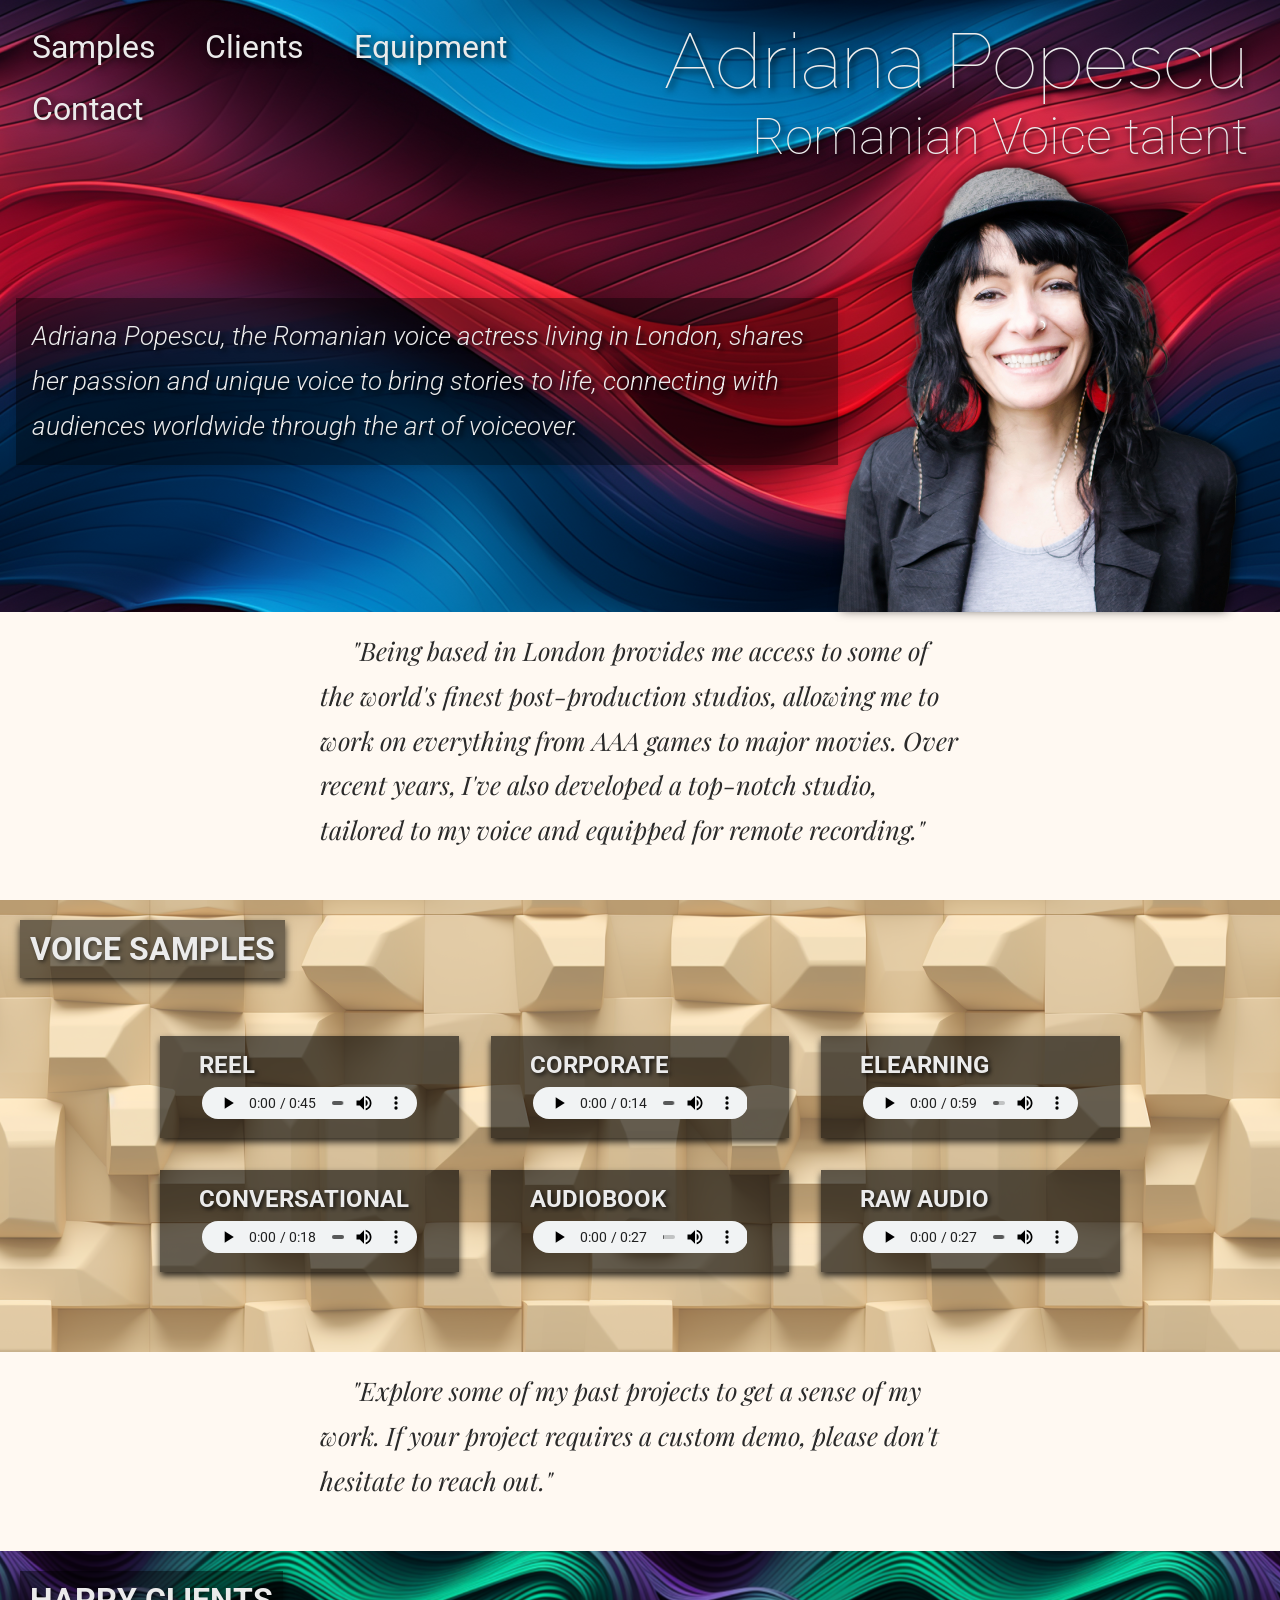
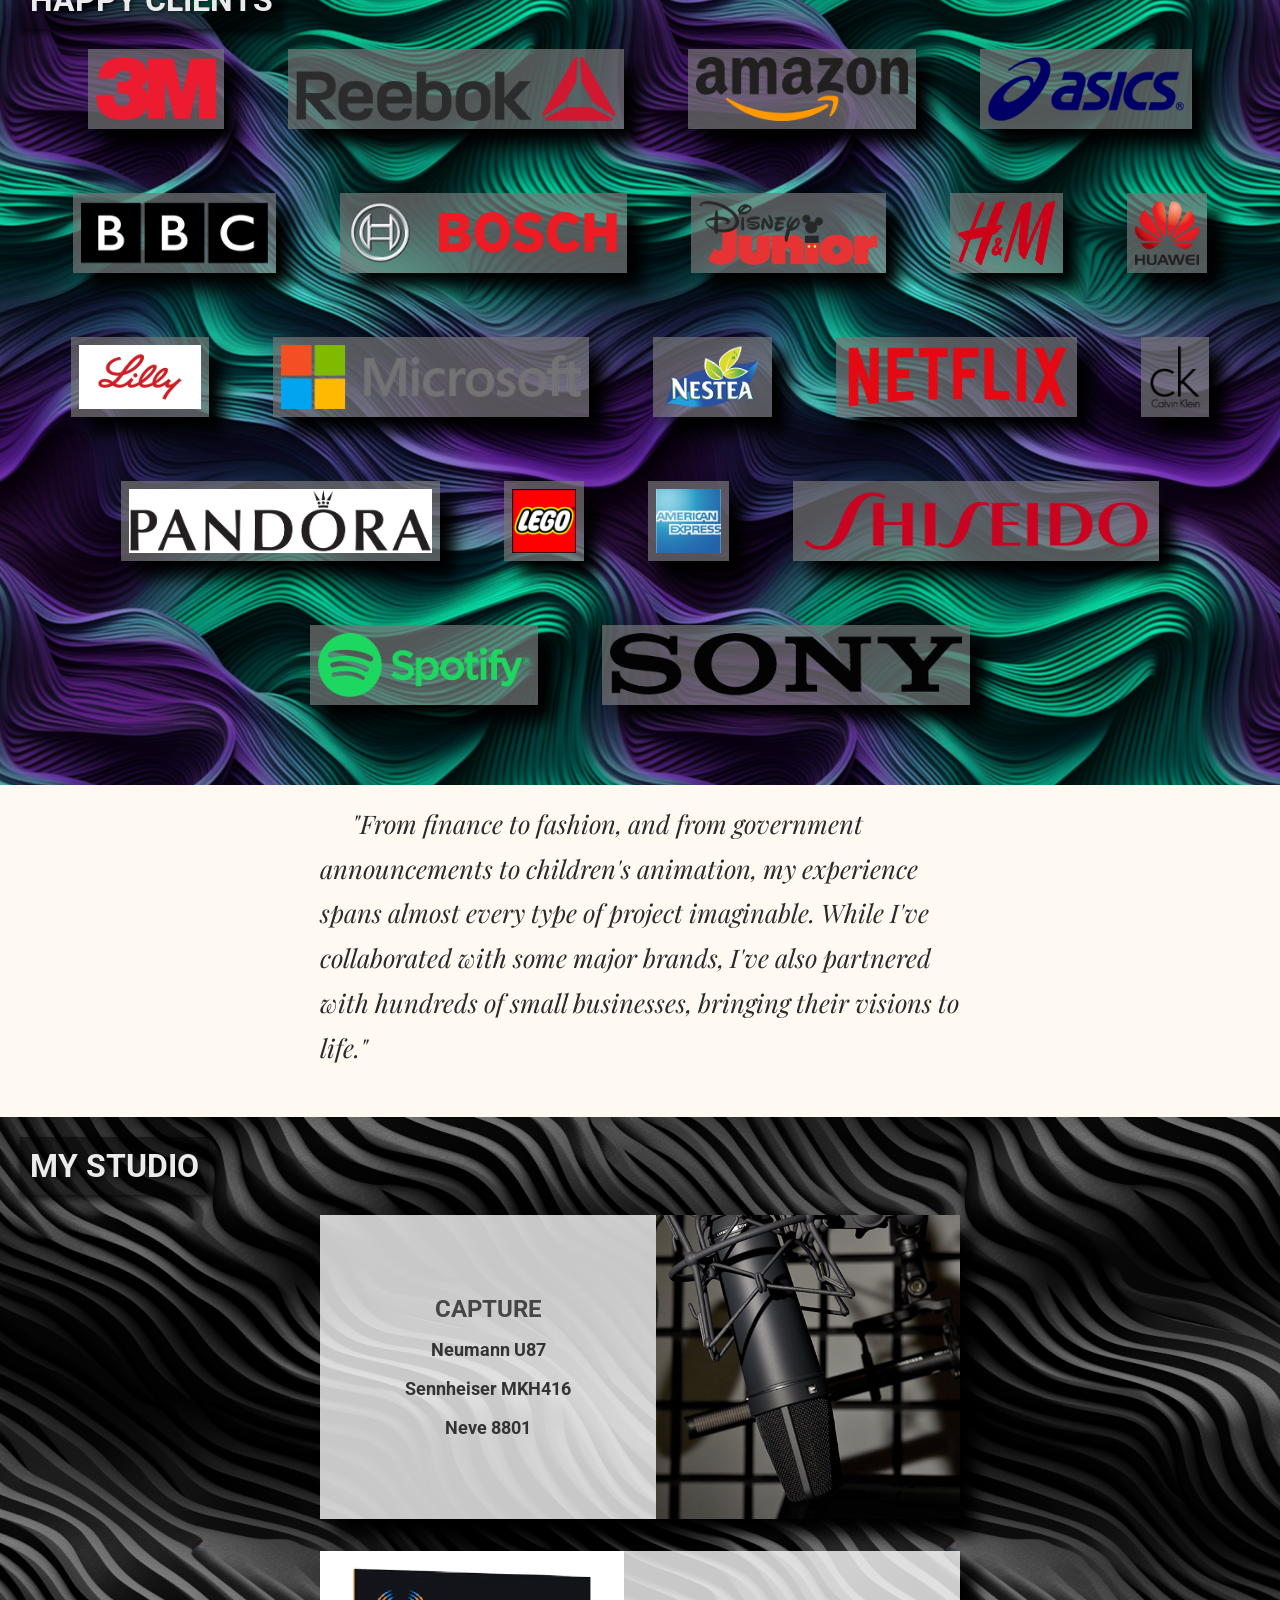
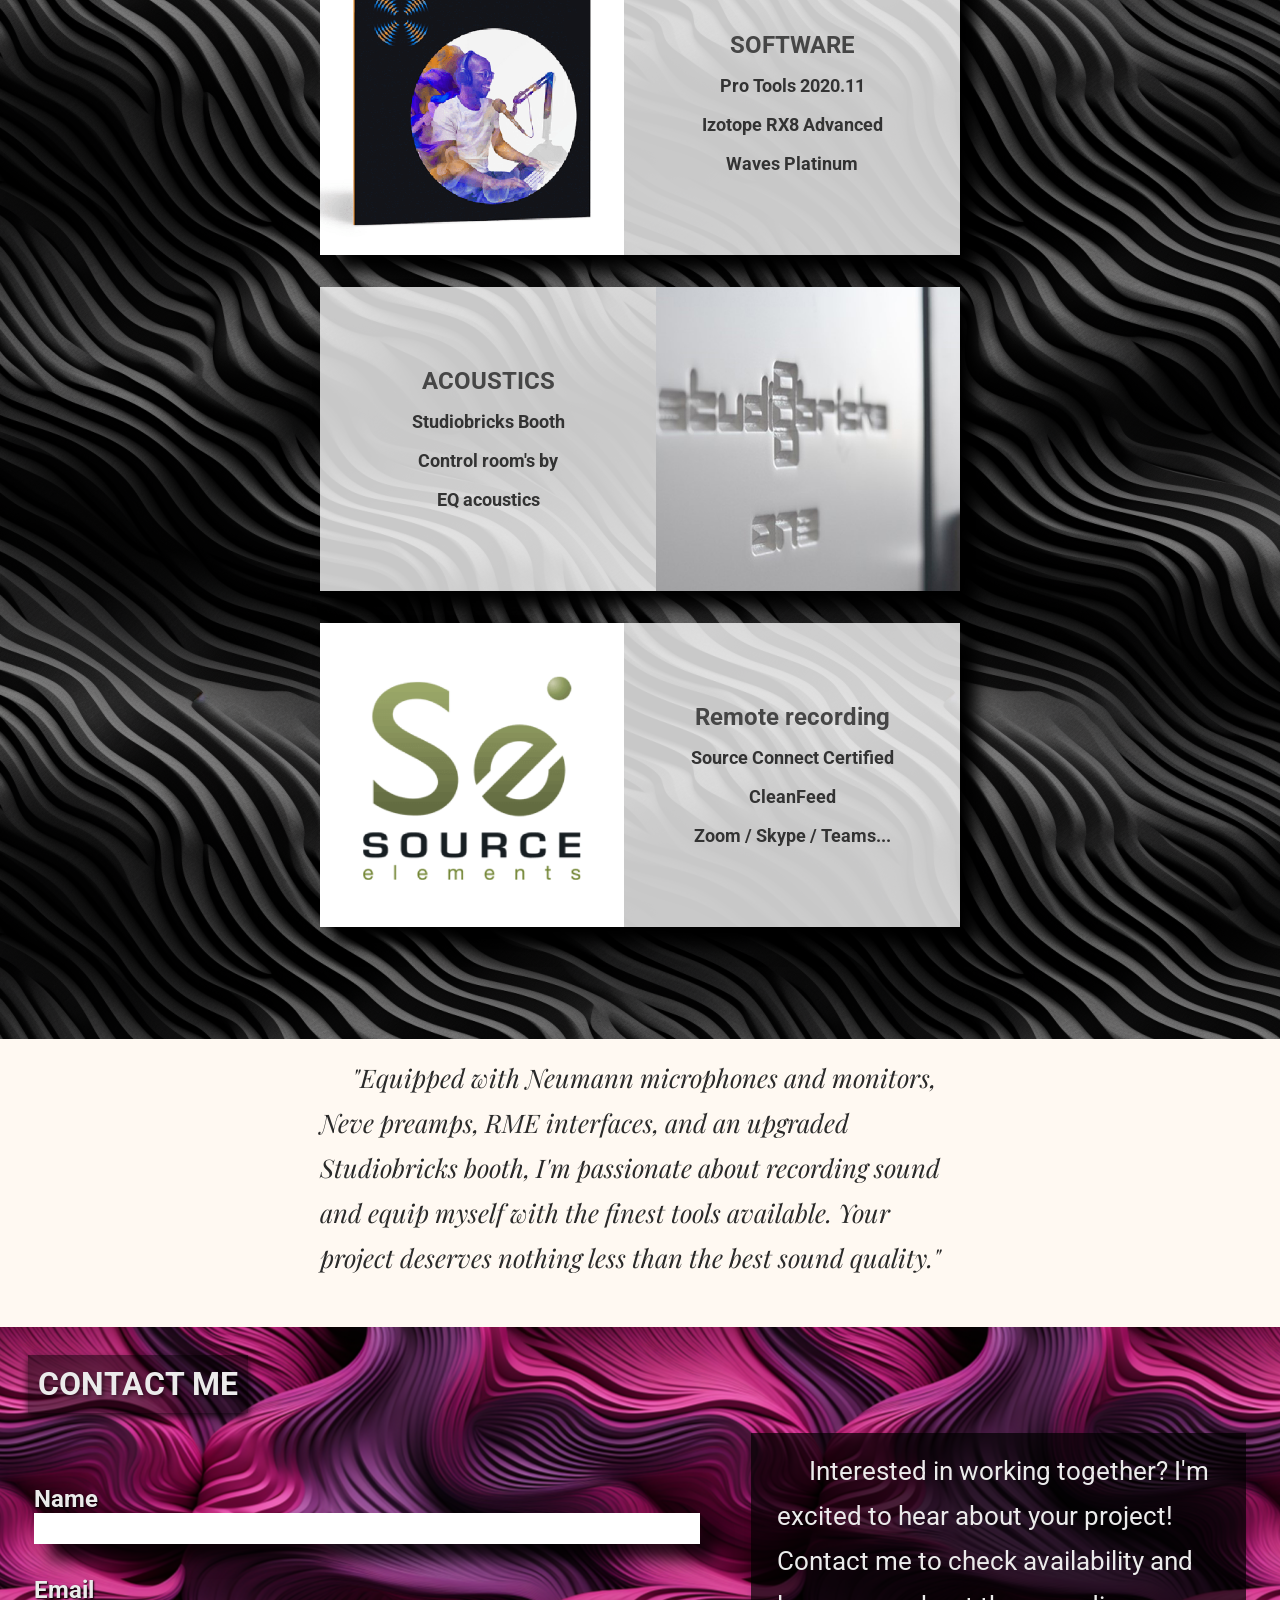
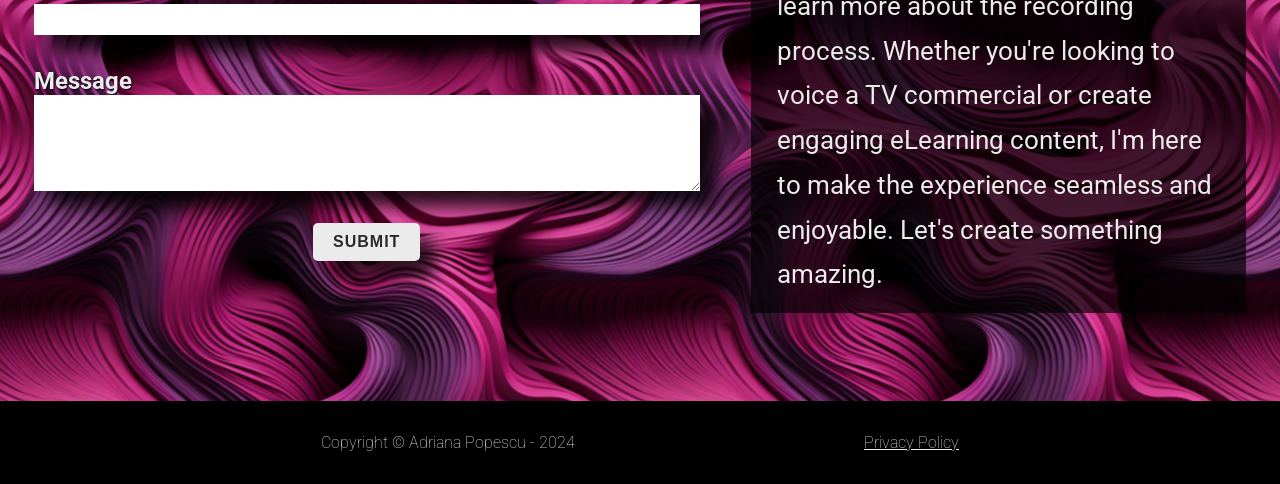
==== commit 00da83b6: "Added texts" ====
--- a/index.html
+++ b/index.html
@@ -26,6 +26,7 @@
 			href="https://fonts.googleapis.com/css2?family=Raleway:wght@500&family=Roboto:ital,wght@0,100;0,400;1,100;1,300&display=swap"
 			rel="stylesheet"
 		/>
+		<link href="https://fonts.googleapis.com/css2?family=Playfair+Display:ital@1&display=swap" rel="stylesheet" />
 
 		<meta http-equiv="Permissions-Policy" content="interest-cohort=()" />
 		<script src="https://www.google.com/recaptcha/api.js?render=6Lfno2YpAAAAALbtYTqkzGW7Ls2n_aB7FqJmsd4Z"></script>
@@ -56,16 +57,23 @@
 			</nav>
 			<div class="branding">
 				<article class="intro">
-					Adriana Popescu, the Romanian voice actress based in London, brings Eastern European charm and top-tier voice
-					talent to the heart of the global entertainment industry.
+					Adriana Popescu, the Romanian voice actress living in London, shares her passion and unique voice to bring
+					stories to life, connecting with audiences worldwide through the art of voiceover.
 				</article>
-
 				<img src="./images/backgrounds/soloAdrianaSmaller.png" alt="Adriana Popescu" class="face-image" />
 			</div>
 		</header>
 
+		<section>
+			<article class="extraText">
+				"Being based in London provides me access to some of the world's finest post-production studios, allowing me to
+				work on everything from AAA games to major movies. Over recent years, I've also developed a top-notch studio,
+				tailored to my voice and equipped for remote recording."
+			</article>
+		</section>
+
 		<!-- Voice Samples Section -->
-		<section id="samples">
+		<section id="samples" class="bottomPadded">
 			<h2>VOICE SAMPLES</h2>
 			<!-- Replace these with your actual audio files -->
 			<div class="samplesBox">
@@ -114,8 +122,15 @@
 			</div>
 		</section>
 
+		<section>
+			<article class="extraText">
+				"Explore some of my past projects to get a sense of my work. If your project requires a custom demo, please
+				don't hesitate to reach out."
+			</article>
+		</section>
+
 		<!-- Happy Clients Section -->
-		<section id="clients">
+		<section id="clients" class="bottomPadded">
 			<h2>HAPPY CLIENTS</h2>
 			<div class="client-logos">
 				<img class="client-image delay1" src="./images/clients/3M.png" alt="3M" />
@@ -141,8 +156,16 @@
 			</div>
 		</section>
 
+		<section>
+			<article class="extraText">
+				"From finance to fashion, and from government announcements to children's animation, my experience spans almost
+				every type of project imaginable. While I've collaborated with some major brands, I've also partnered with
+				hundreds of small businesses, bringing their visions to life."
+			</article>
+		</section>
+
 		<!-- Equipment Section -->
-		<section id="studio">
+		<section id="studio" class="bottomPadded">
 			<h2>MY STUDIO</h2>
 			<div class="studio-table">
 				<div class="studio-row">
@@ -192,10 +215,18 @@
 			</div>
 		</section>
 
+		<section>
+			<article class="extraText">
+				"Equipped with Neumann microphones and monitors, Neve preamps, RME interfaces, and an upgraded Studiobricks
+				booth, I'm passionate about recording sound and equip myself with the finest tools available. Your project
+				deserves nothing less than the best sound quality."
+			</article>
+		</section>
+
 		<!-- Contact Section -->
 		<section id="contact">
 			<h2>CONTACT ME</h2>
-			<div class="formAndText">
+			<div class="formAndText bottomPadded">
 				<form class="form-table" action="https://formspree.io/f/xeqyakbn" method="POST">
 					<!--Neccesary for reCaptcha-->
 					<input type="hidden" id="g-recaptcha-response" name="g-recaptcha-response" />
@@ -227,4 +258,3 @@
 		</footer>
 	</body>
 </html>
- 
--- a/styles/styles.css
+++ b/styles/styles.css
@@ -47,7 +47,7 @@
 	padding: 1rem;
 	padding-top: 1rem;
 	padding-bottom: 0;
-	border-bottom: 2rem solid #000000;
+	/* border-bottom: 2rem solid #000000; */
 }
 
 .branding {
@@ -72,14 +72,12 @@
 	justify-content: space-between;
 	margin: 0;
 	gap: 1vw;
-
 }
 
 .nav-links {
 	flex: 1;
 	display: flex;
 	justify-content: space-between;
-	/* align-items: center; */
 	gap: 1vw;
 	flex-wrap: wrap;
 	margin-bottom: 1rem;
@@ -107,21 +105,22 @@
 }
 
 .intro {
+	flex: 1;
 	box-shadow: 0 4px 8px rgba(0, 0, 0, 0.1); /* Subtle shadow for some depth */
-	background: rgba(0, 0, 0, 0.7); /* Semi-transparent black background behind the text */
+	background: rgba(0, 0, 0, 0.4); /* Semi-transparent black background behind the text */
+	text-shadow: 3px 3px 5px #000000;
 	margin-bottom: 1rem;
 	min-width: 10rem;
 }
 
 .logo {
-    display: flex; /* Enable Flexbox */
-    flex-direction: column; /* Stack children vertically */
-    align-items: flex-end; /* Align items to the right */
-    flex: 1.5;
-	padding-right: 1rem;;
-}
-
-/* Styles for the logo */
+	display: flex; /* Enable Flexbox */
+	flex-direction: column; /* Stack children vertically */
+	align-items: flex-end; /* Align items to the right */
+	flex: 1.5;
+	padding-right: 1rem;
+}
+
 .logo a {
 	/* Adjust the size of the logo text */
 	text-decoration: none; /* Remove underline from the logo link */
@@ -143,7 +142,10 @@
 
 .samplesBox {
 	display: grid;
-	grid-template-columns: repeat(auto-fit,minmax(15rem, 1fr)); /* Creates as many columns as can fit, each at least 200px wide */
+	grid-template-columns: repeat(
+		auto-fit,
+		minmax(15rem, 1fr)
+	); /* Creates as many columns as can fit, each at least 200px wide */
 	justify-items: center; /* Center items horizontally */
 	align-items: center; /* Center items vertically */
 	gap: 2rem;
@@ -152,7 +154,6 @@
 	padding-left: clamp(0.2rem, 6vw, 5rem);
 	padding-right: clamp(0.2rem, 6vw, 5rem);
 	padding-top: 3vw;
-
 }
 
 .sample {
@@ -167,10 +168,10 @@
 }
 
 .sample h3 {
-    white-space: nowrap; /* Prevents the text from wrapping to a new line */
-    overflow: hidden; /* Hides the overflow text */
-    text-overflow: ellipsis; /* Adds an ellipsis to indicate clipped text */
-    max-width: 100%; /* Ensures the heading does not exceed the container width */
+	white-space: nowrap; /* Prevents the text from wrapping to a new line */
+	overflow: hidden; /* Hides the overflow text */
+	text-overflow: ellipsis; /* Adds an ellipsis to indicate clipped text */
+	max-width: 100%; /* Ensures the heading does not exceed the container width */
 }
 
 audio {
@@ -412,10 +413,9 @@
 	background-color: #a51f62; /* Lighten the background color on hover */
 }
 
-section {
+.bottomPadded {
 	margin-bottom: 0rem;
 	padding-bottom: 5rem;
-	border-bottom: 2rem solid #000000;
 }
 
 p {
@@ -427,28 +427,45 @@
 }
 
 article {
-	flex: 1;
+	/* flex: 1; */
 	padding: 1rem;
 	text-align: left;
 	align-self: center;
 	color: #ebebeb;
 	font-weight: 300;
 	font-style: italic;
-	font-size: clamp(1rem, 3vw, 2rem);
+	font-size: clamp(1rem, 2vw, 2rem);
 	line-height: 1.75;
 }
+
+.extraText{
+	color: #2a2a2a;
+	text-align: left;
+	margin: 0 auto;
+	width: clamp(12rem, 60vw, 40rem);
+	font-size: clamp(1rem, 2vw, 1.75rem);
+	font-family: 'Playfair Display', serif;
+	font-weight: 400;
+	font-style: italic;
+	text-indent: 2rem;
+	padding-bottom: 3rem;
+}
+
 
 body {
 	margin: 0em;
 }
 
+section {
+	background-color: rgb(255, 249, 242);
+}
+
 img {
 	margin: 0;
 }
 
 footer {
 	padding: 2rem;
-	padding-top: 0;
 	justify-content: space-evenly;
 	background-color: #000000;
 	display: flex;
@@ -461,10 +478,9 @@
 	font-size: medium;
 }
 
-.grecaptcha-badge { 
-    visibility: hidden; 
-}
-
+.grecaptcha-badge {
+	visibility: hidden;
+}
 
 @media all and (pointer: none), (pointer: coarse) {
 	.nav-links a {
@@ -472,10 +488,10 @@
 	}
 	.nav-links {
 		flex: 0.1;
-		display: flex; 
+		display: flex;
 		gap: 0.8rem;
 		flex-wrap: wrap;
-		display: none; 
+		display: none;
 	}
 	.logo {
 		white-space: nowrap; /* Prevents the text from wrapping */
@@ -483,4 +499,8 @@
 	.sample h3 {
 		font-size: medium;
 	}
-}
+	footer p,
+	a {
+		font-size: small;
+	}
+}
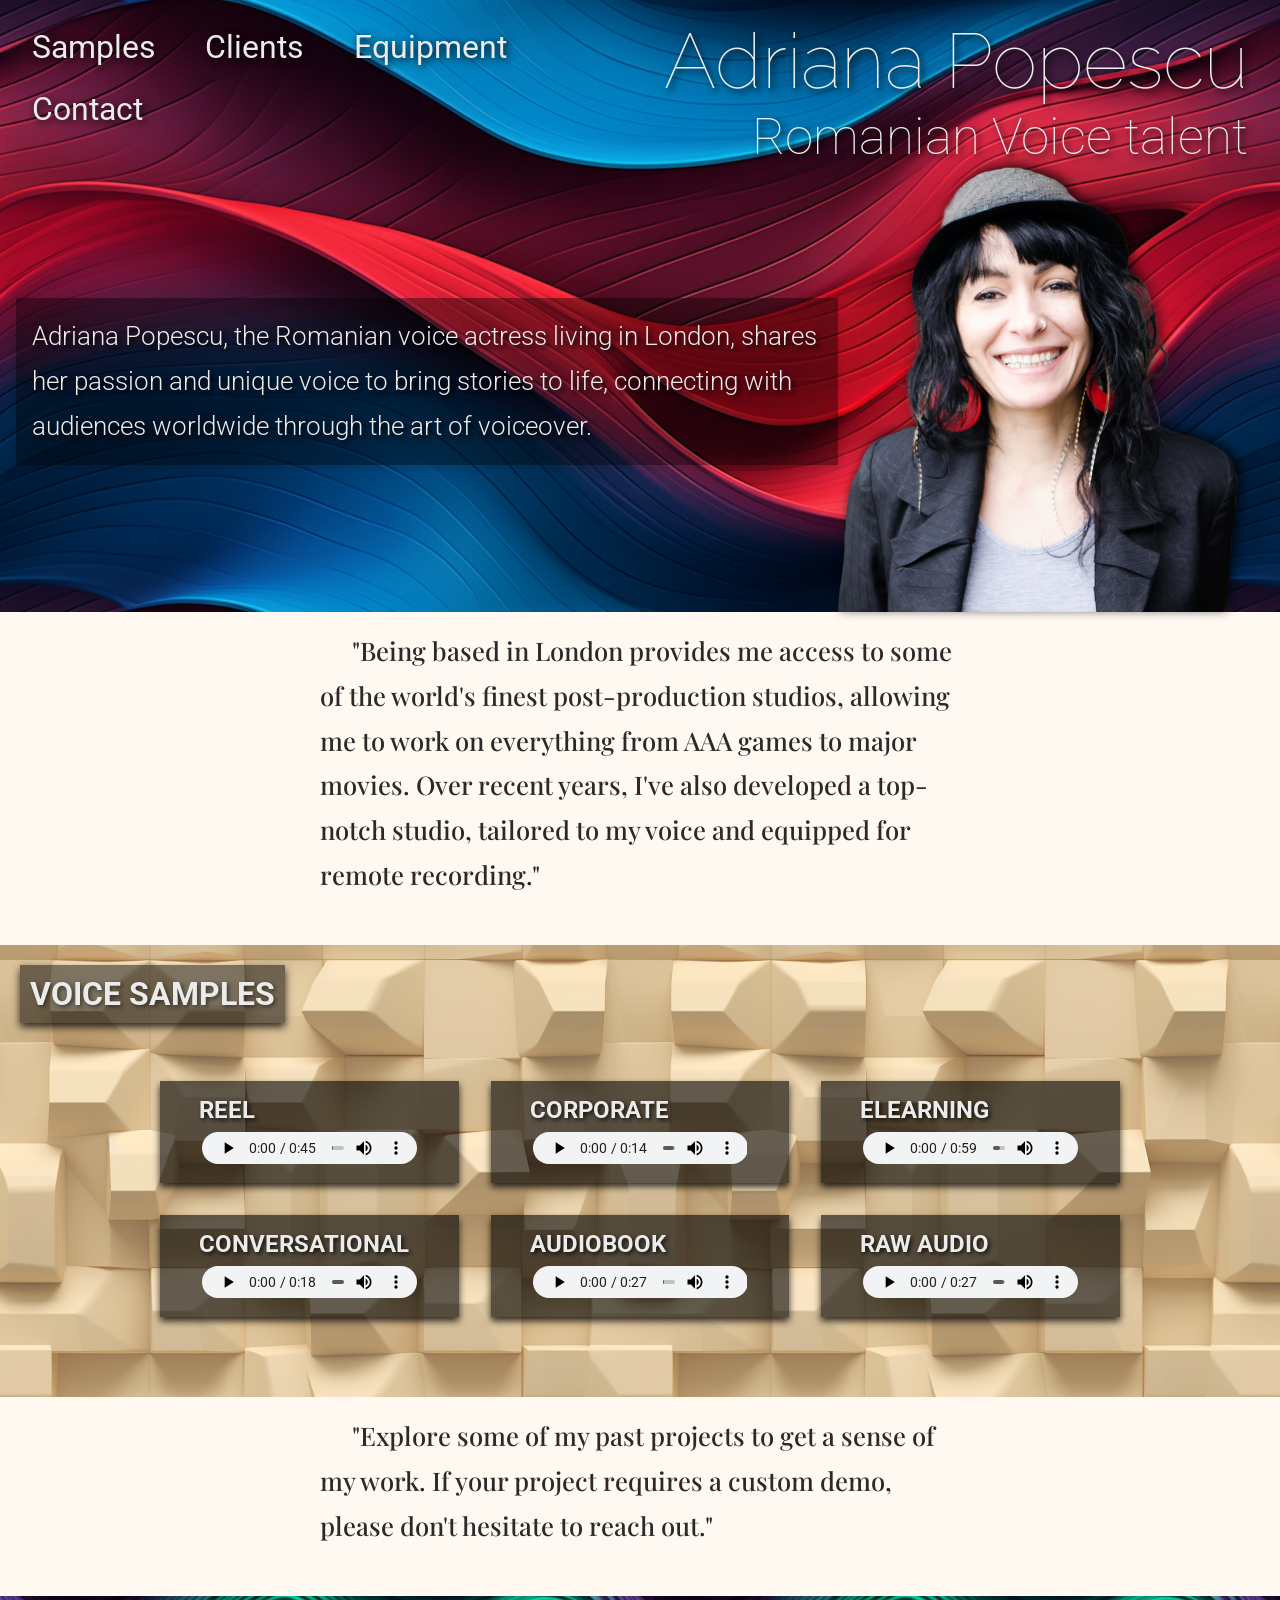
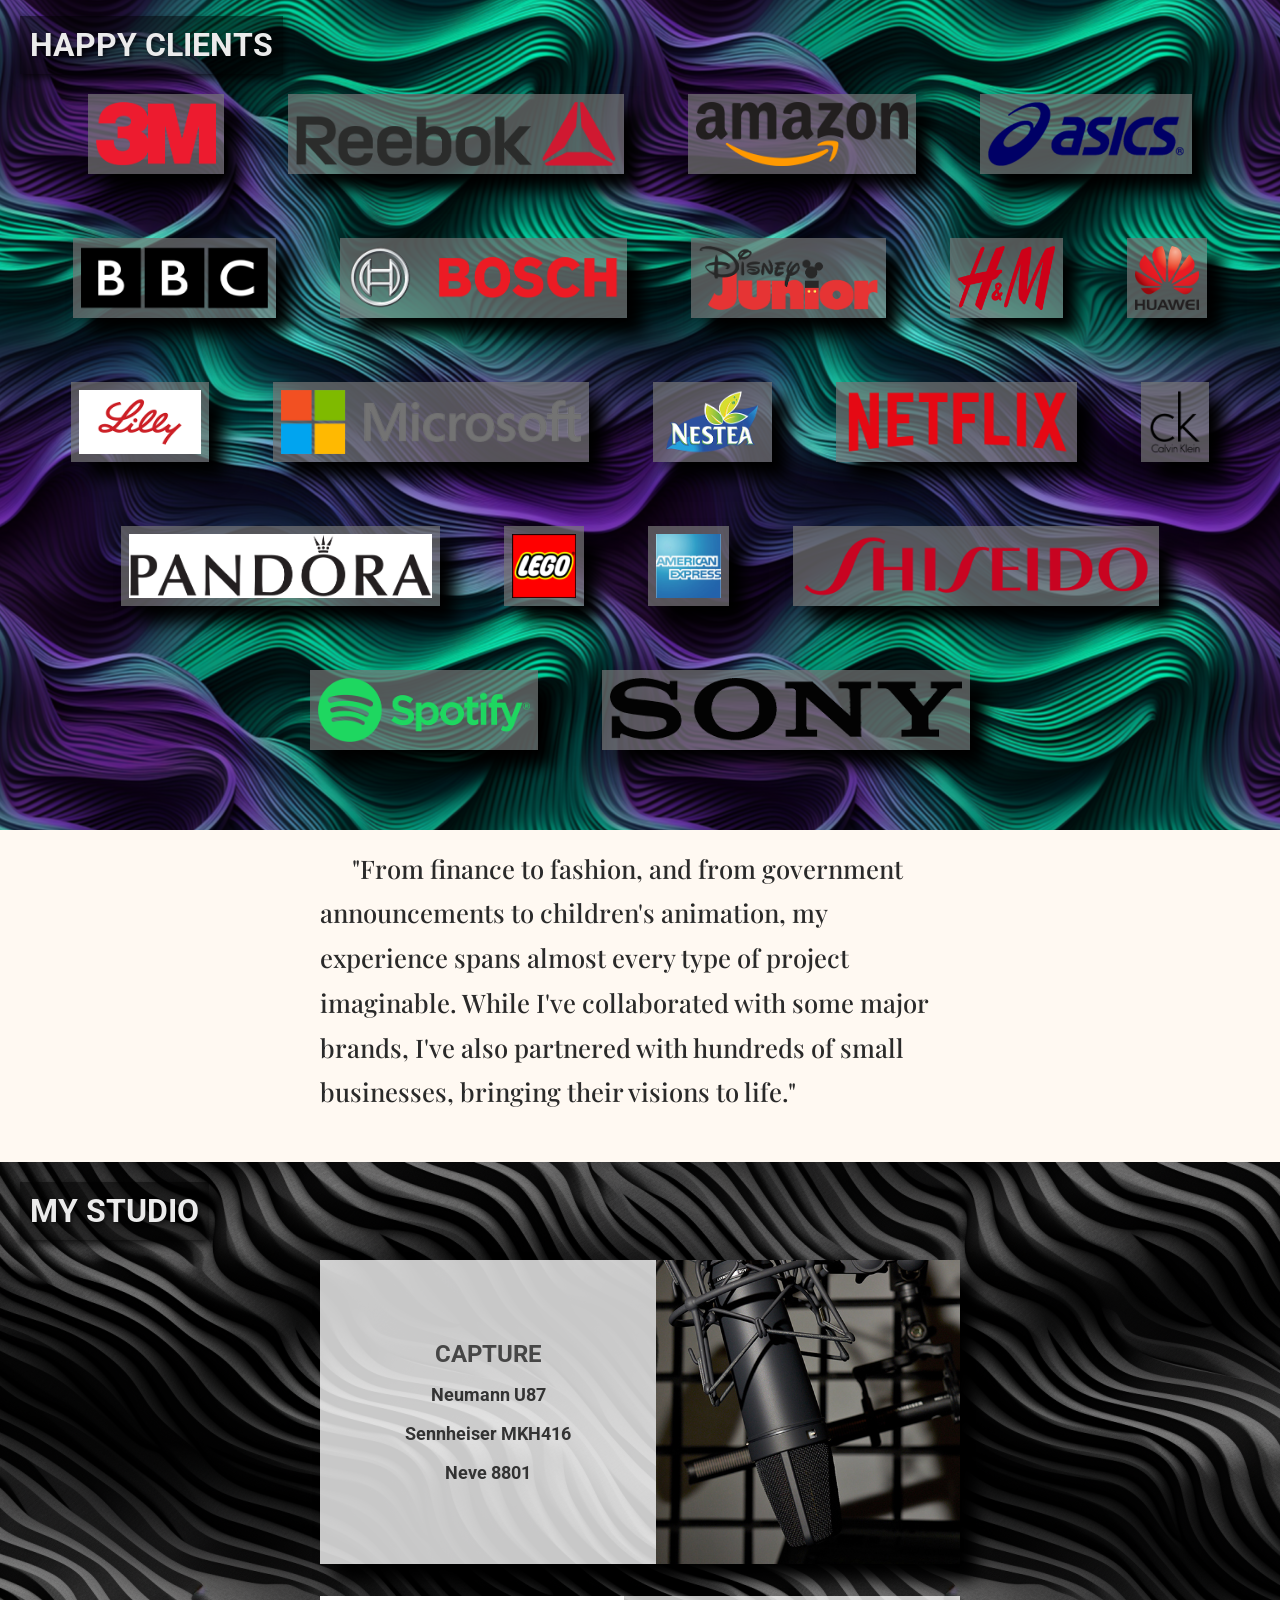
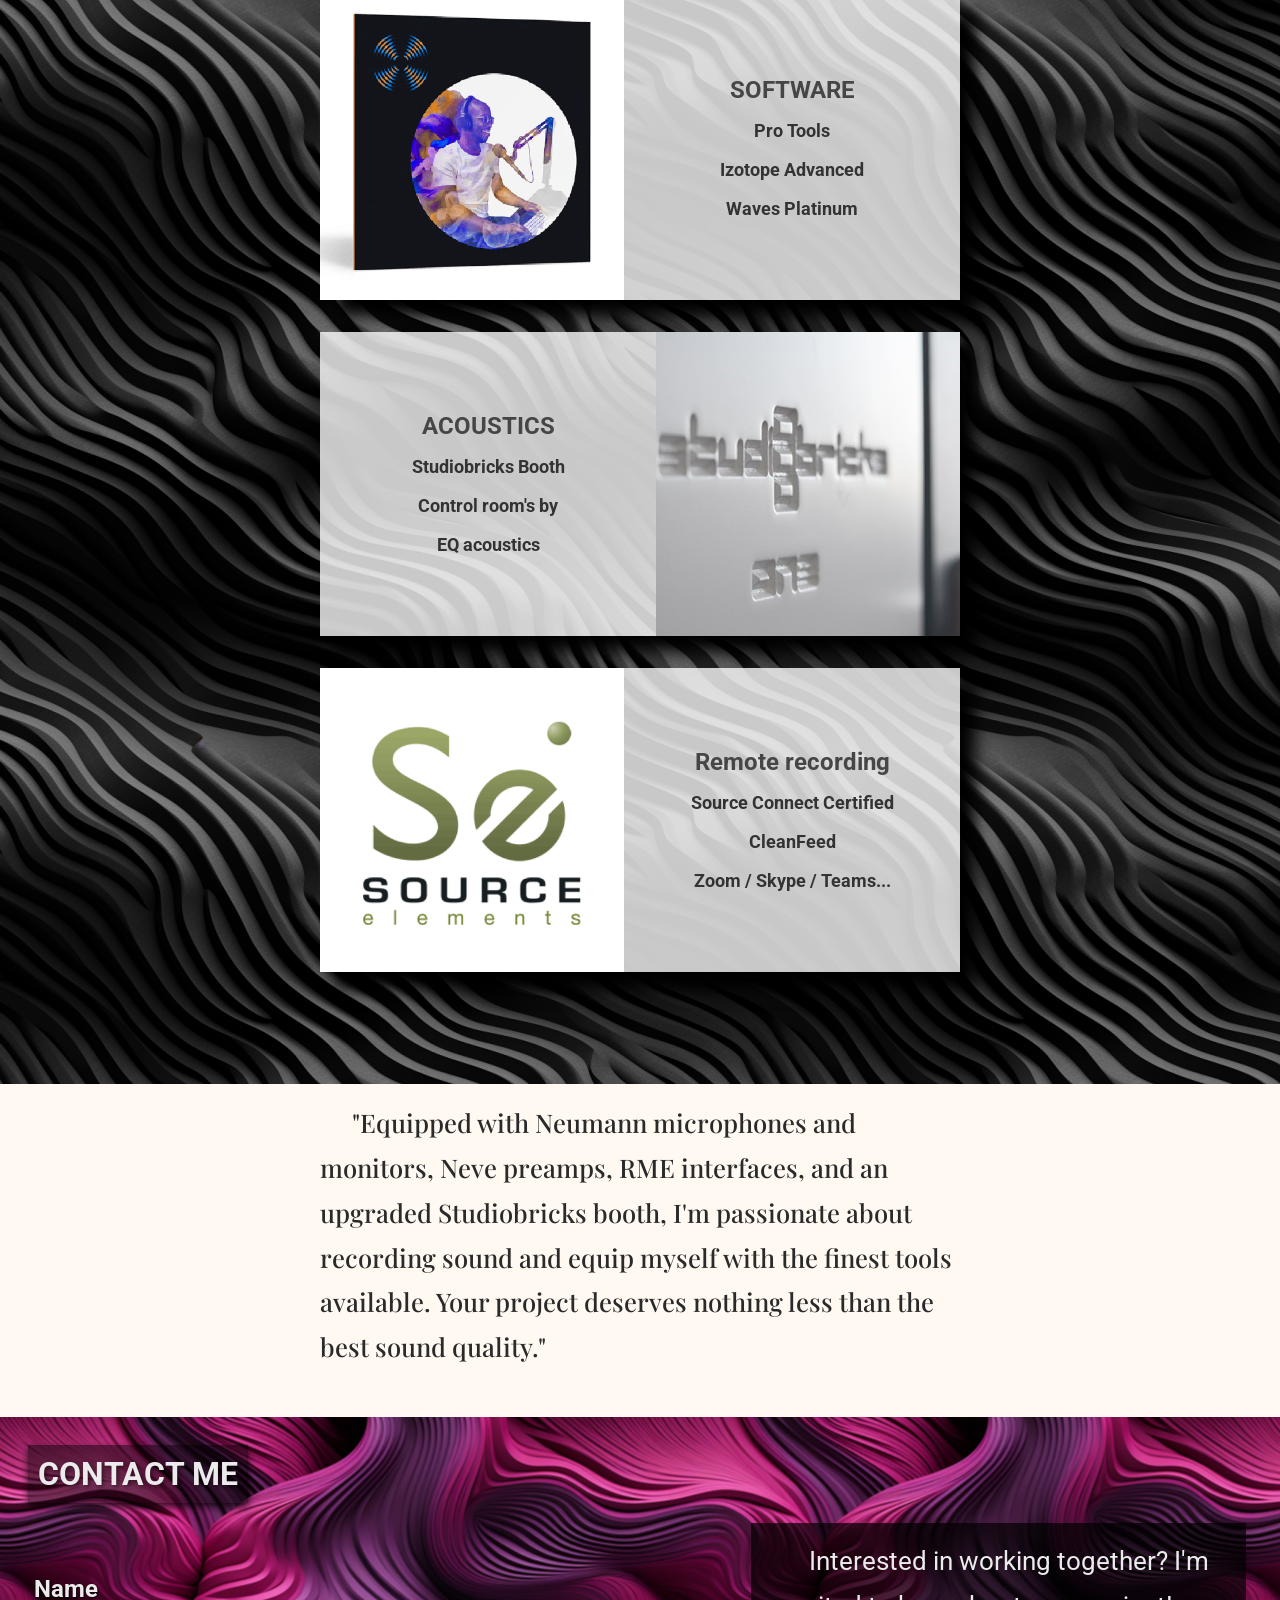
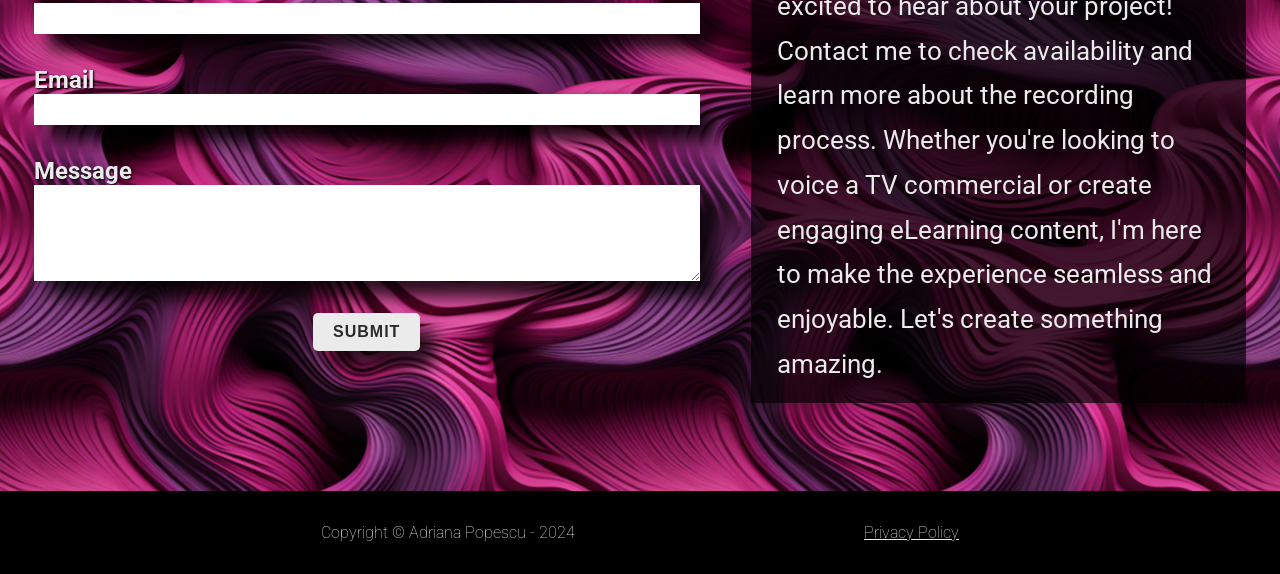
==== commit 48f222c8: "font change" ====
--- a/index.html
+++ b/index.html
@@ -27,6 +27,8 @@
 			rel="stylesheet"
 		/>
 		<link href="https://fonts.googleapis.com/css2?family=Playfair+Display:ital@1&display=swap" rel="stylesheet" />
+
+		<link href="https://fonts.googleapis.com/css2?family=Playfair+Display:wght@500&display=swap" rel="stylesheet">
 
 		<meta http-equiv="Permissions-Policy" content="interest-cohort=()" />
 		<script src="https://www.google.com/recaptcha/api.js?render=6Lfno2YpAAAAALbtYTqkzGW7Ls2n_aB7FqJmsd4Z"></script>
@@ -185,8 +187,8 @@
 					</div>
 					<div class="studio-cell textItem">
 						<h3>SOFTWARE</h3>
-						<p>Pro Tools 2020.11</p>
-						<p>Izotope RX8 Advanced</p>
+						<p>Pro Tools</p>
+						<p>Izotope Advanced</p>
 						<p>Waves Platinum</p>
 					</div>
 				</div>
--- a/styles/styles.css
+++ b/styles/styles.css
@@ -433,7 +433,7 @@
 	align-self: center;
 	color: #ebebeb;
 	font-weight: 300;
-	font-style: italic;
+	/* font-style: italic; */
 	font-size: clamp(1rem, 2vw, 2rem);
 	line-height: 1.75;
 }
@@ -445,8 +445,8 @@
 	width: clamp(12rem, 60vw, 40rem);
 	font-size: clamp(1rem, 2vw, 1.75rem);
 	font-family: 'Playfair Display', serif;
-	font-weight: 400;
-	font-style: italic;
+	font-weight: 500;
+	/* font-style: italic; */
 	text-indent: 2rem;
 	padding-bottom: 3rem;
 }
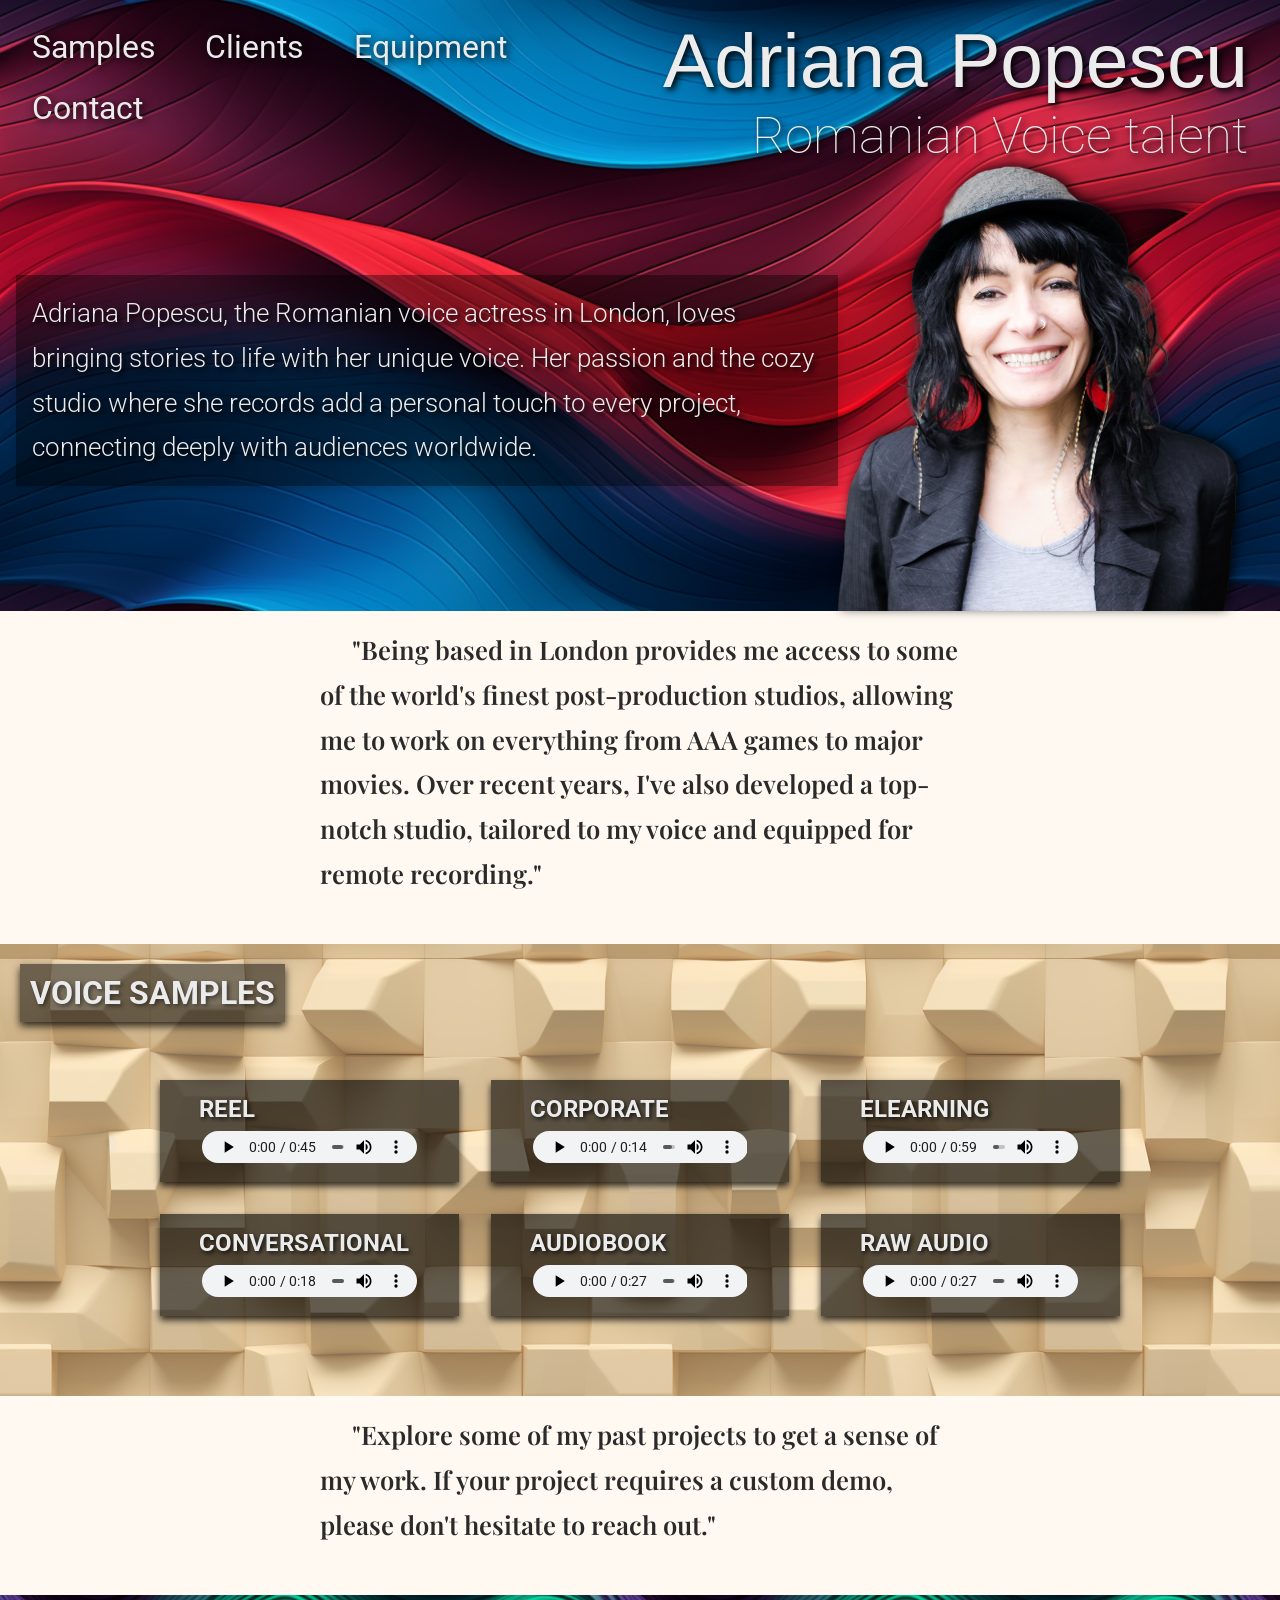
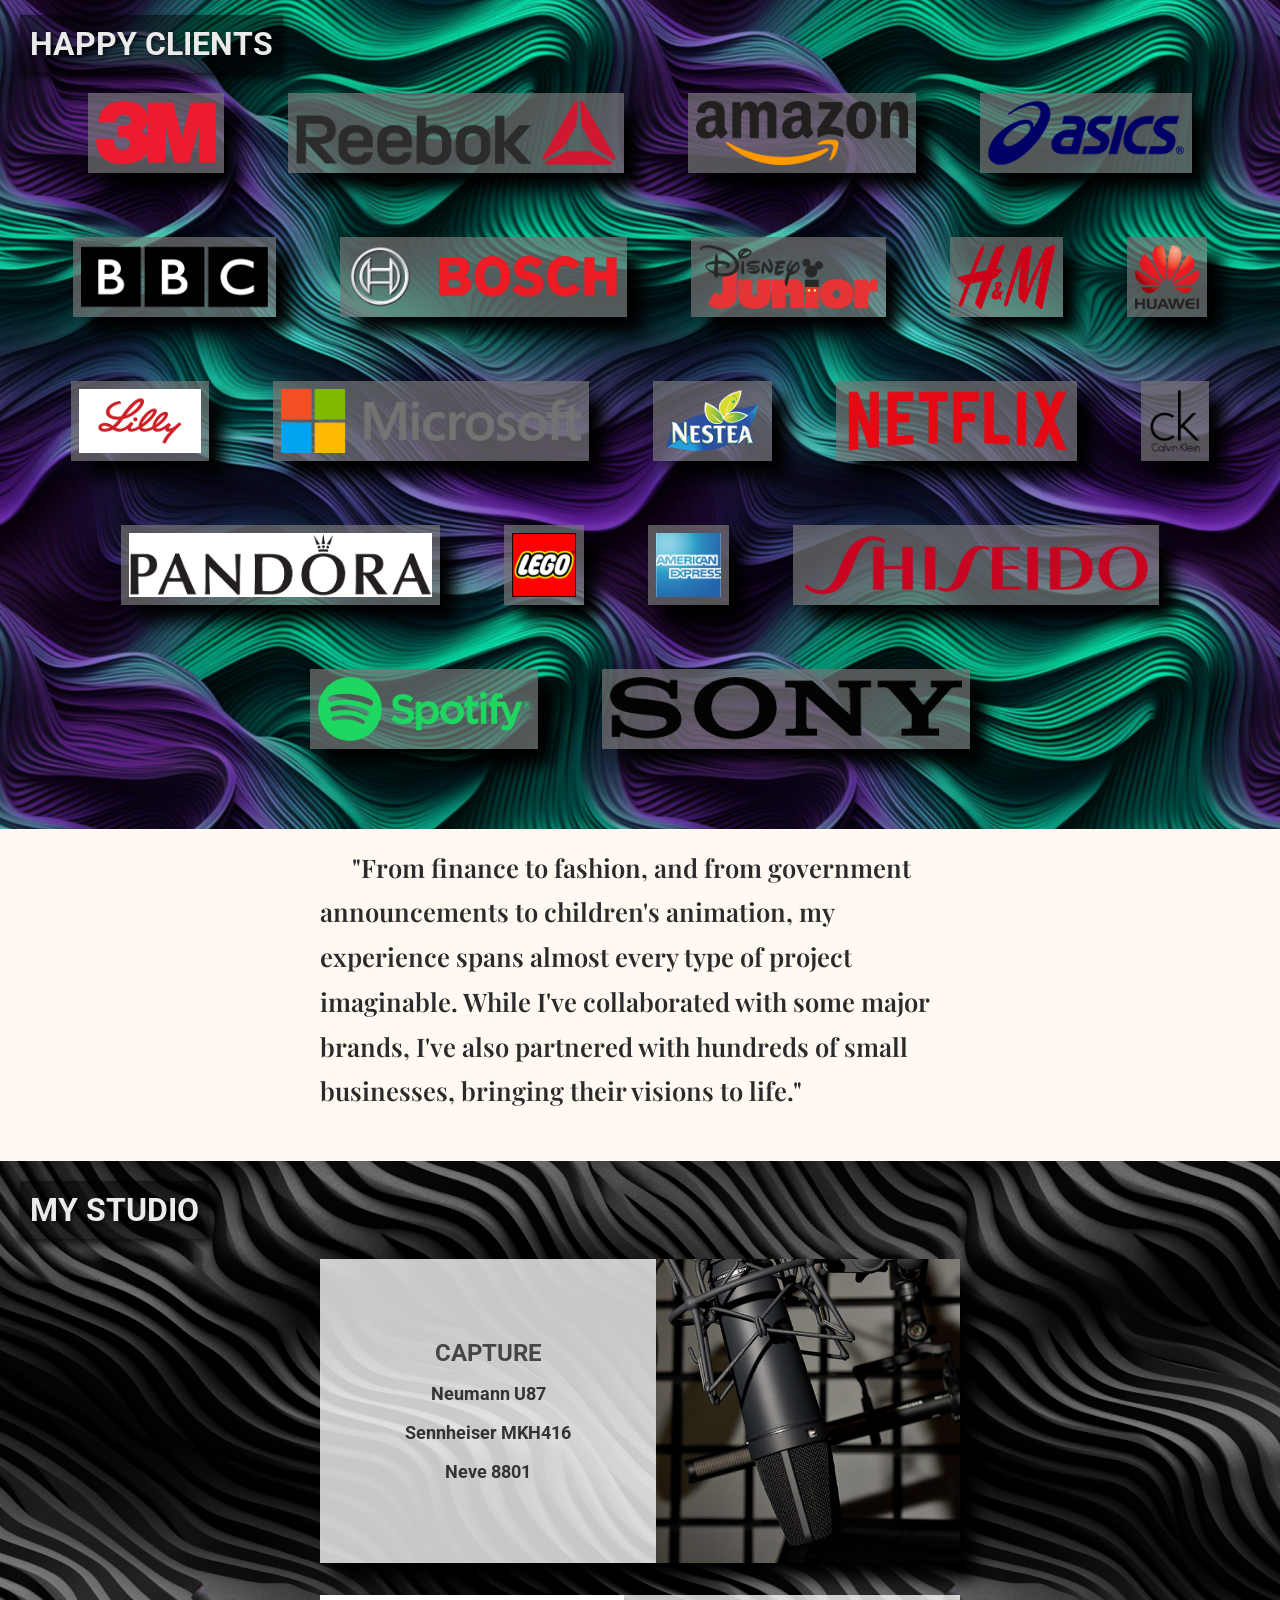
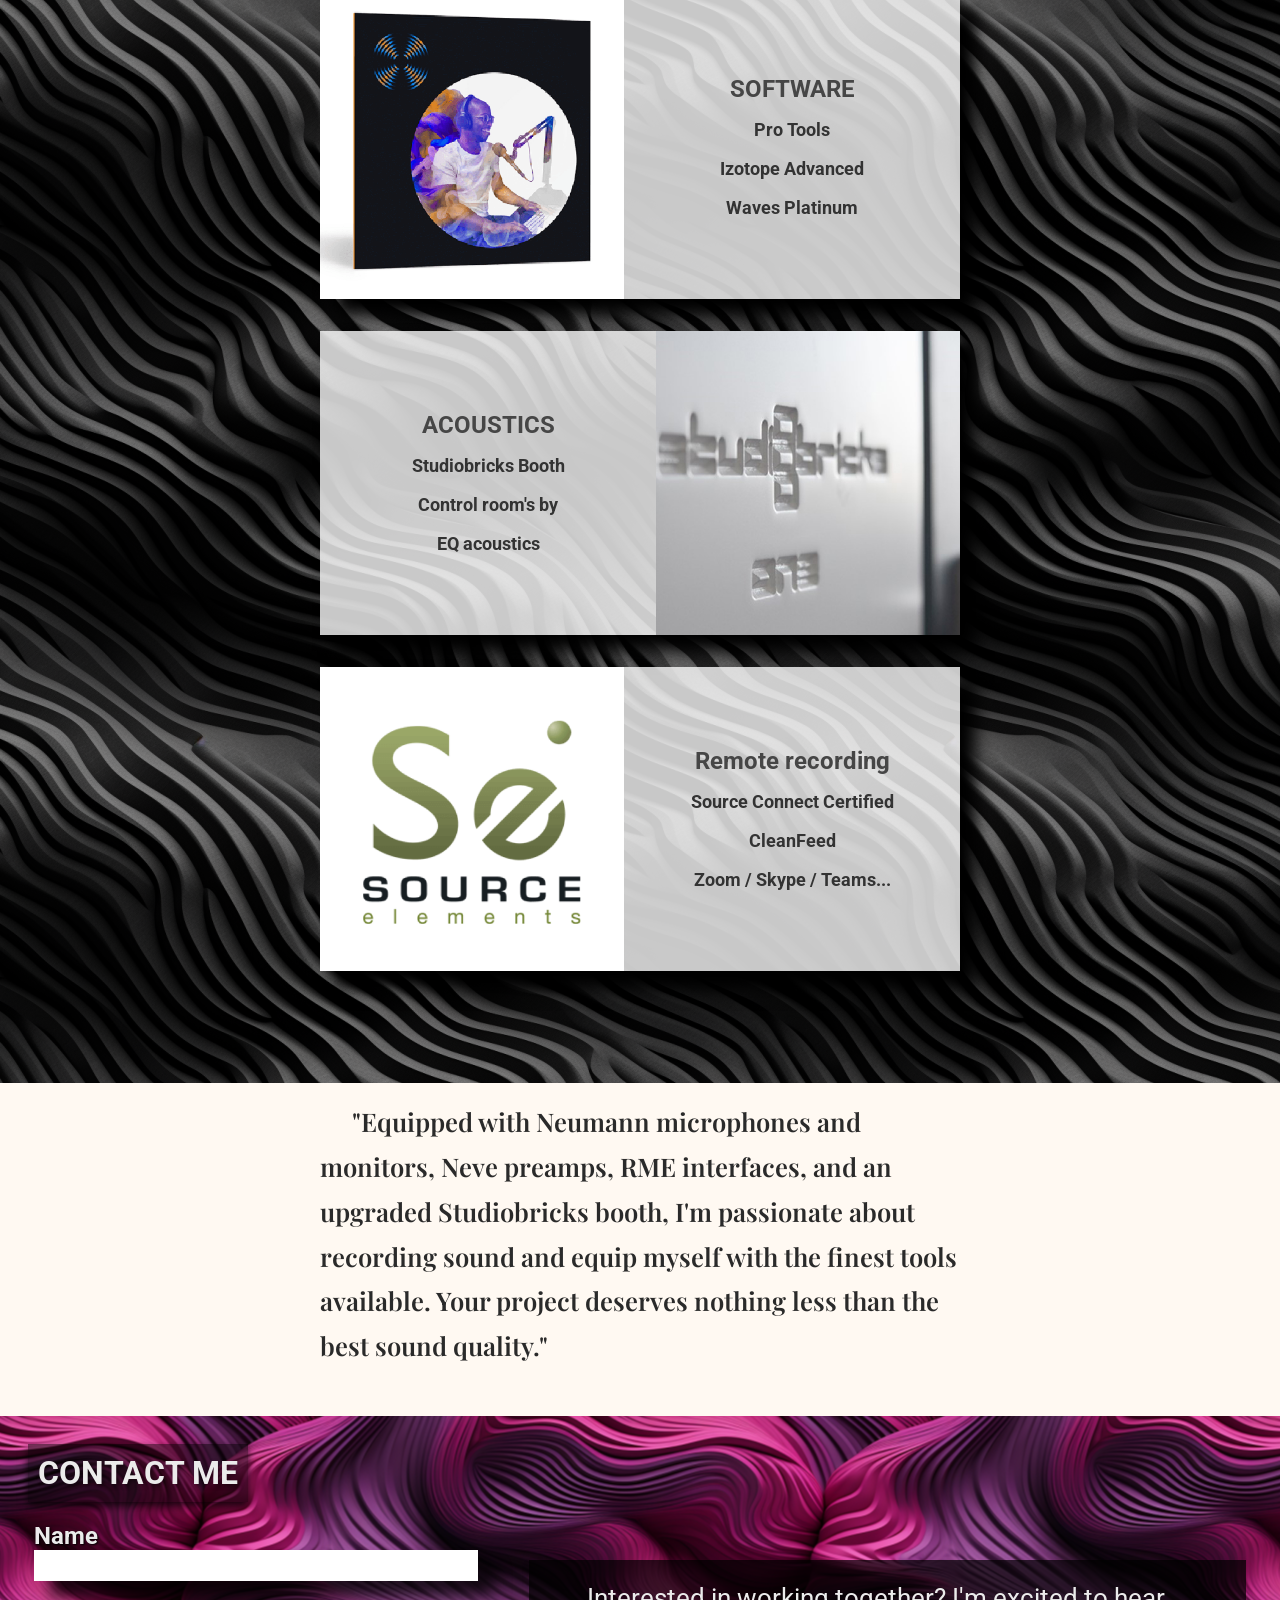
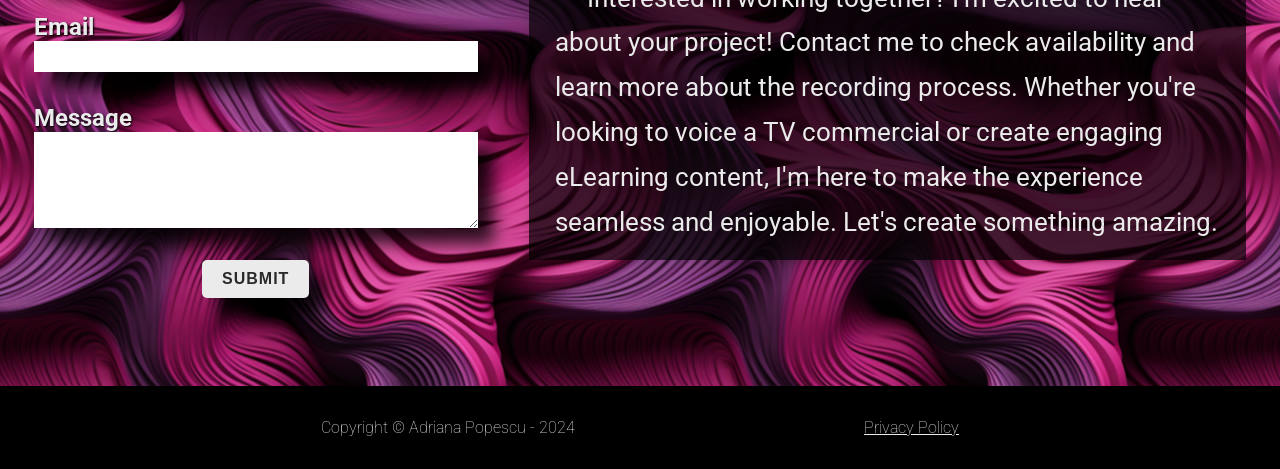
==== commit bba76430: "modified texts" ====
--- a/index.html
+++ b/index.html
@@ -23,12 +23,13 @@
 		<link rel="preconnect" href="https://fonts.googleapis.com" />
 		<link rel="preconnect" href="https://fonts.gstatic.com" crossorigin />
 		<link
-			href="https://fonts.googleapis.com/css2?family=Raleway:wght@500&family=Roboto:ital,wght@0,100;0,400;1,100;1,300&display=swap"
+			href="https://fonts.googleapis.com/css2?family=Roboto:ital,wght@0,100;0,300;0,400;0,500;1,100;1,300;1,400;1,500&display=swap"
 			rel="stylesheet"
 		/>
-		<link href="https://fonts.googleapis.com/css2?family=Playfair+Display:ital@1&display=swap" rel="stylesheet" />
-
-		<link href="https://fonts.googleapis.com/css2?family=Playfair+Display:wght@500&display=swap" rel="stylesheet">
+		<link
+			href="https://fonts.googleapis.com/css2?family=Playfair+Display:ital,wght@0,400;0,500;0,600;1,400;1,500;1,600&display=swap"
+			rel="stylesheet"
+		/>
 
 		<meta http-equiv="Permissions-Policy" content="interest-cohort=()" />
 		<script src="https://www.google.com/recaptcha/api.js?render=6Lfno2YpAAAAALbtYTqkzGW7Ls2n_aB7FqJmsd4Z"></script>
@@ -59,8 +60,9 @@
 			</nav>
 			<div class="branding">
 				<article class="intro">
-					Adriana Popescu, the Romanian voice actress living in London, shares her passion and unique voice to bring
-					stories to life, connecting with audiences worldwide through the art of voiceover.
+					Adriana Popescu, the Romanian voice actress in London, loves bringing stories to life with her unique voice.
+					Her passion and the cozy studio where she records add a personal touch to every project, connecting deeply
+					with audiences worldwide.
 				</article>
 				<img src="./images/backgrounds/soloAdrianaSmaller.png" alt="Adriana Popescu" class="face-image" />
 			</div>
--- a/styles/styles.css
+++ b/styles/styles.css
@@ -133,6 +133,7 @@
 .logo .subLogo {
 	font-size: clamp(1rem, 4vw, 4rem);
 	text-align: right;
+	font-weight: 100;
 }
 
 #samples {
@@ -334,7 +335,7 @@
 }
 
 .form-table {
-	flex: 1.5;
+	flex: 1;
 	display: flex;
 	flex-direction: column;
 	padding-top: 0;
@@ -352,7 +353,7 @@
 }
 
 .formText {
-	flex: 1;
+	flex: 1.5;
 	box-shadow: 0 4px 8px rgba(0, 0, 0, 0.1); /* Subtle shadow for some depth */
 	background: rgba(0, 0, 0, 0.7); /* Semi-transparent black background behind the text */
 	min-width: 12rem;
@@ -438,19 +439,18 @@
 	line-height: 1.75;
 }
 
-.extraText{
+.extraText {
 	color: #2a2a2a;
 	text-align: left;
 	margin: 0 auto;
 	width: clamp(12rem, 60vw, 40rem);
 	font-size: clamp(1rem, 2vw, 1.75rem);
 	font-family: 'Playfair Display', serif;
-	font-weight: 500;
-	/* font-style: italic; */
+	font-weight: 600;
+	/* font-style: italic;  */
 	text-indent: 2rem;
 	padding-bottom: 3rem;
 }
-
 
 body {
 	margin: 0em;
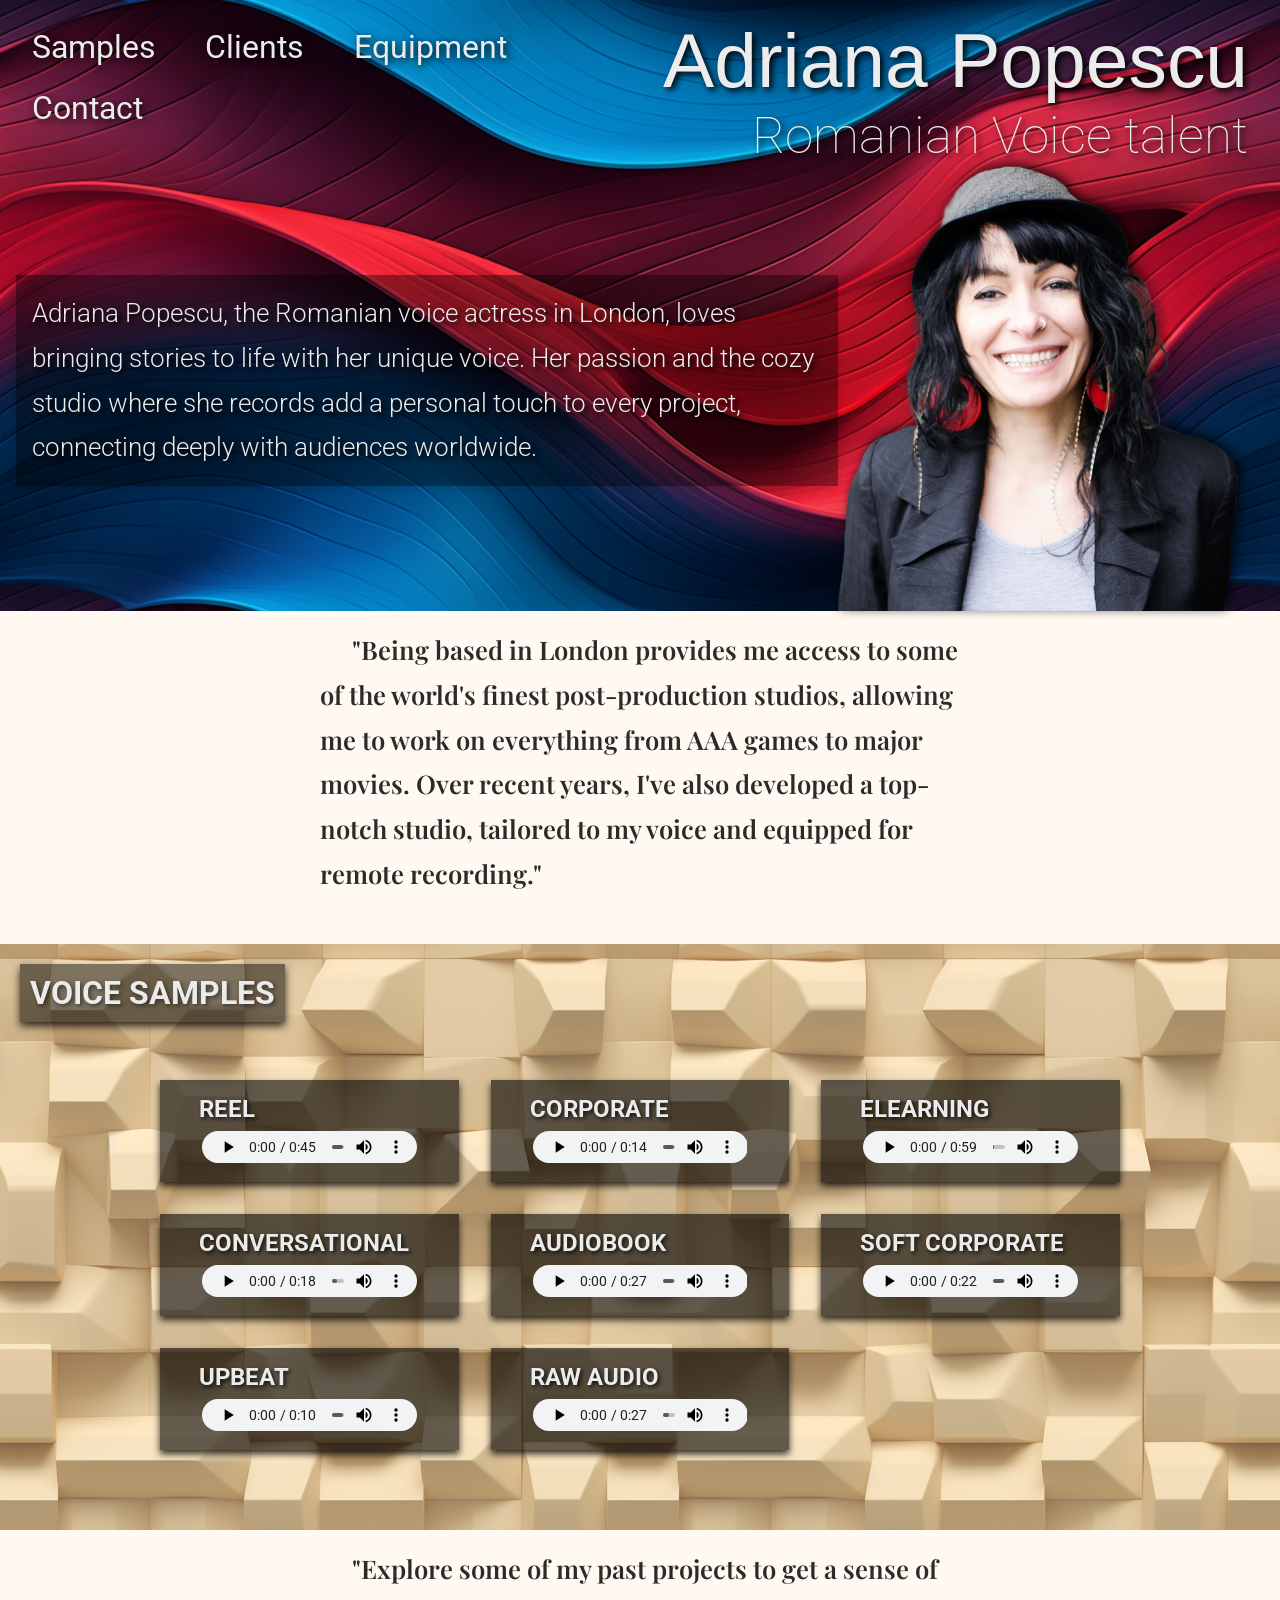
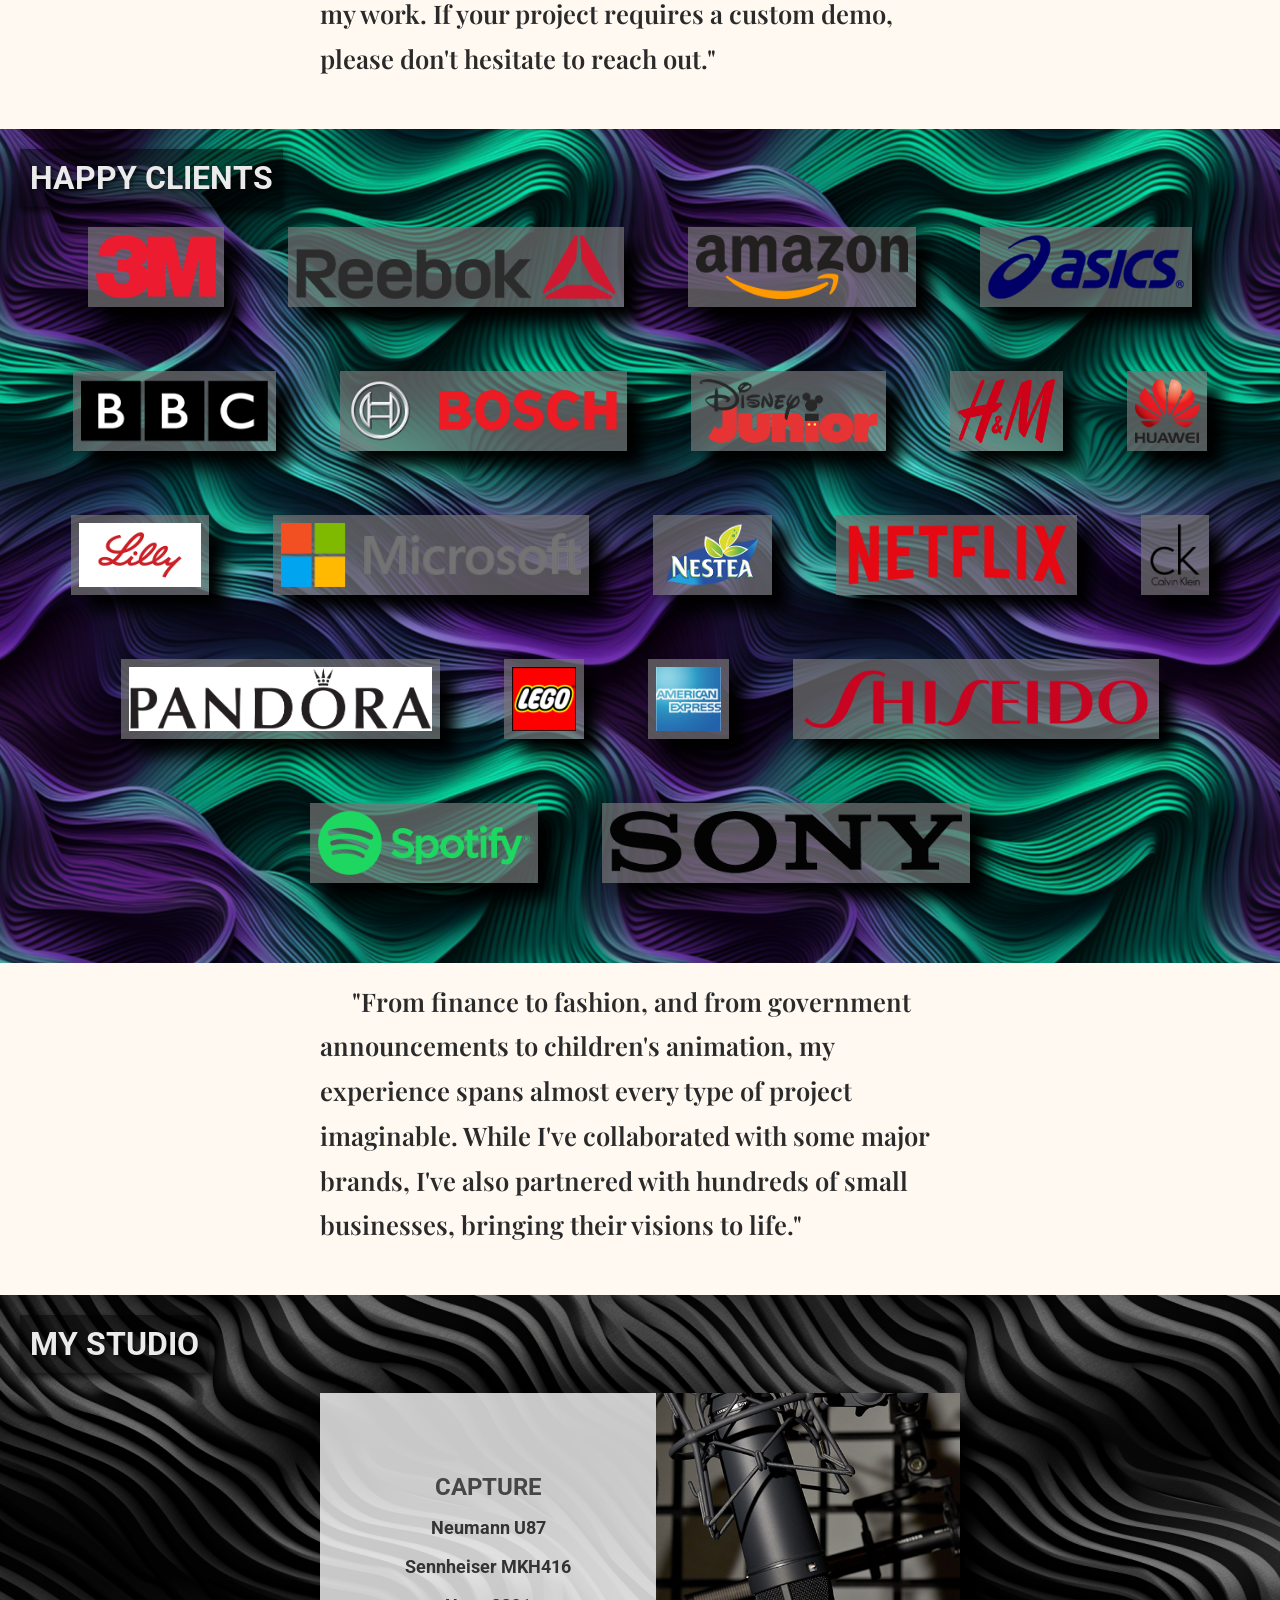
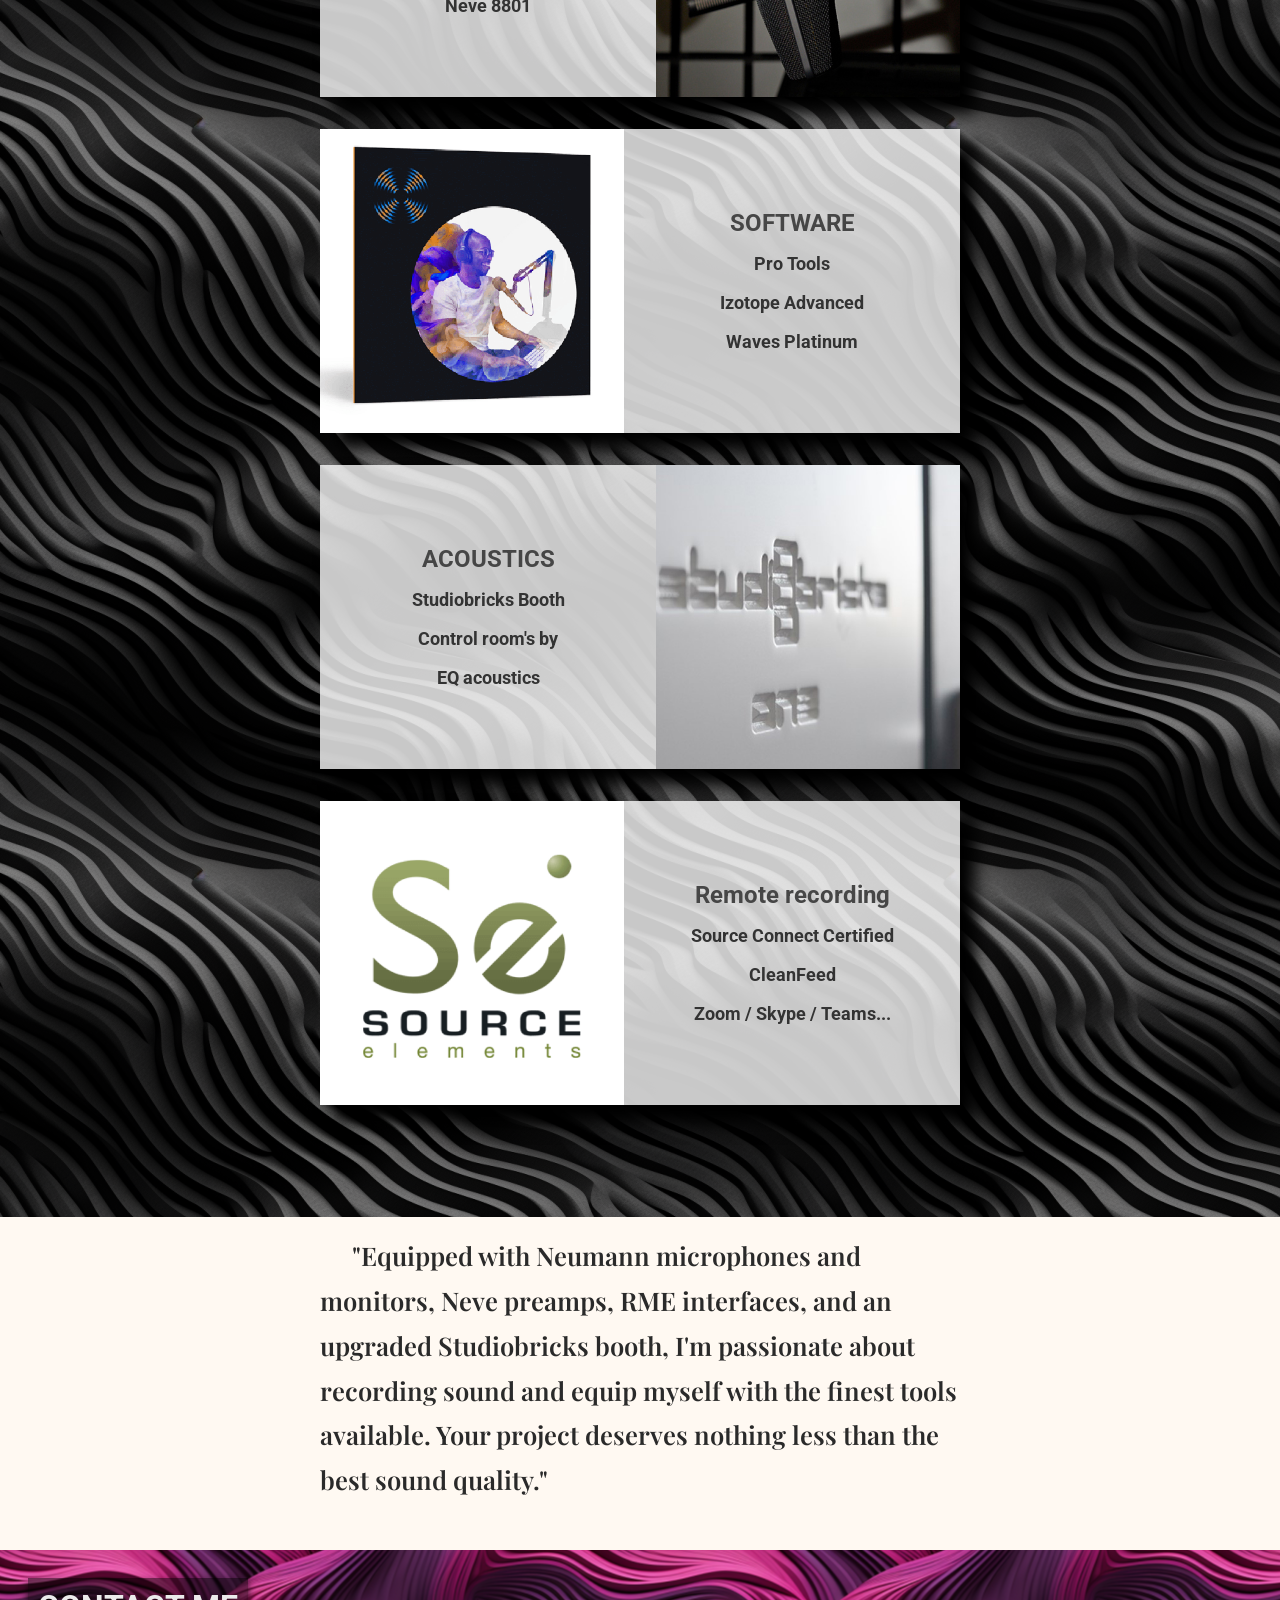
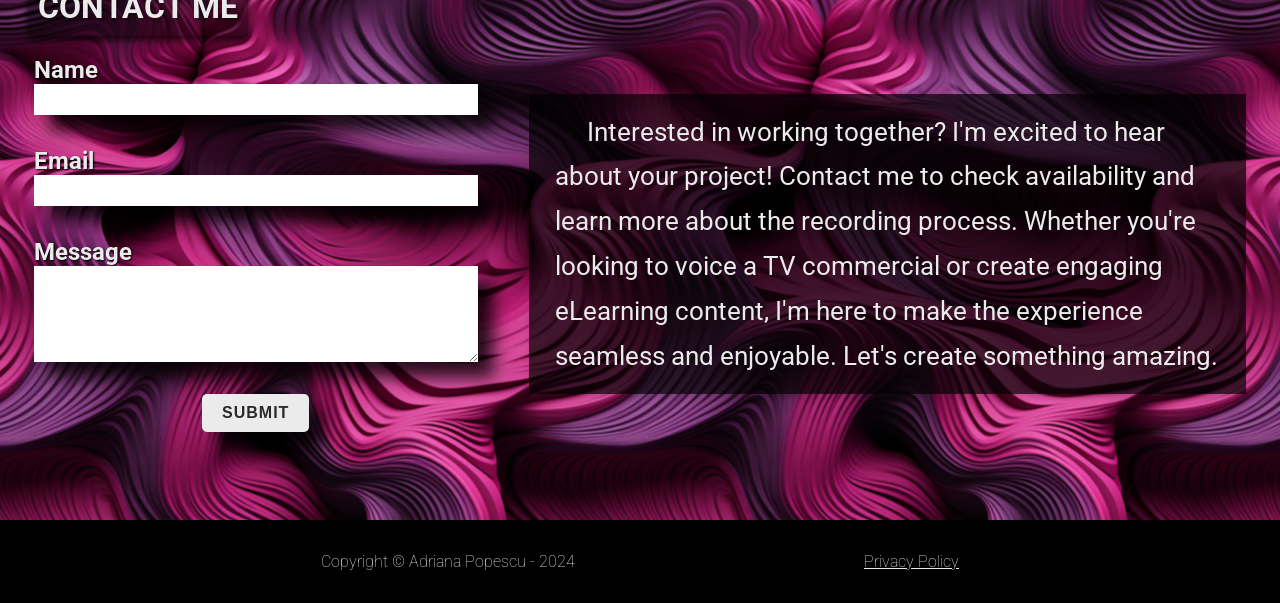
==== commit f0765df4: "Added two samples" ====
--- a/index.html
+++ b/index.html
@@ -113,6 +113,20 @@
 					<h3>AUDIOBOOK</h3>
 					<audio controls>
 						<source src="./audios/Audiobook.mp3" type="audio/mpeg" />
+						Your browser does not support the audio element.
+					</audio>
+				</div>
+				<div class="sample">
+					<h3>SOFT CORPORATE</h3>
+					<audio controls>
+						<source src="./audios/SoftCorporate.mp3" type="audio/mpeg" />
+						Your browser does not support the audio element.
+					</audio>
+				</div>
+				<div class="sample">
+					<h3>UPBEAT</h3>
+					<audio controls>
+						<source src="./audios/Upbeat.mp3" type="audio/mpeg" />
 						Your browser does not support the audio element.
 					</audio>
 				</div>
